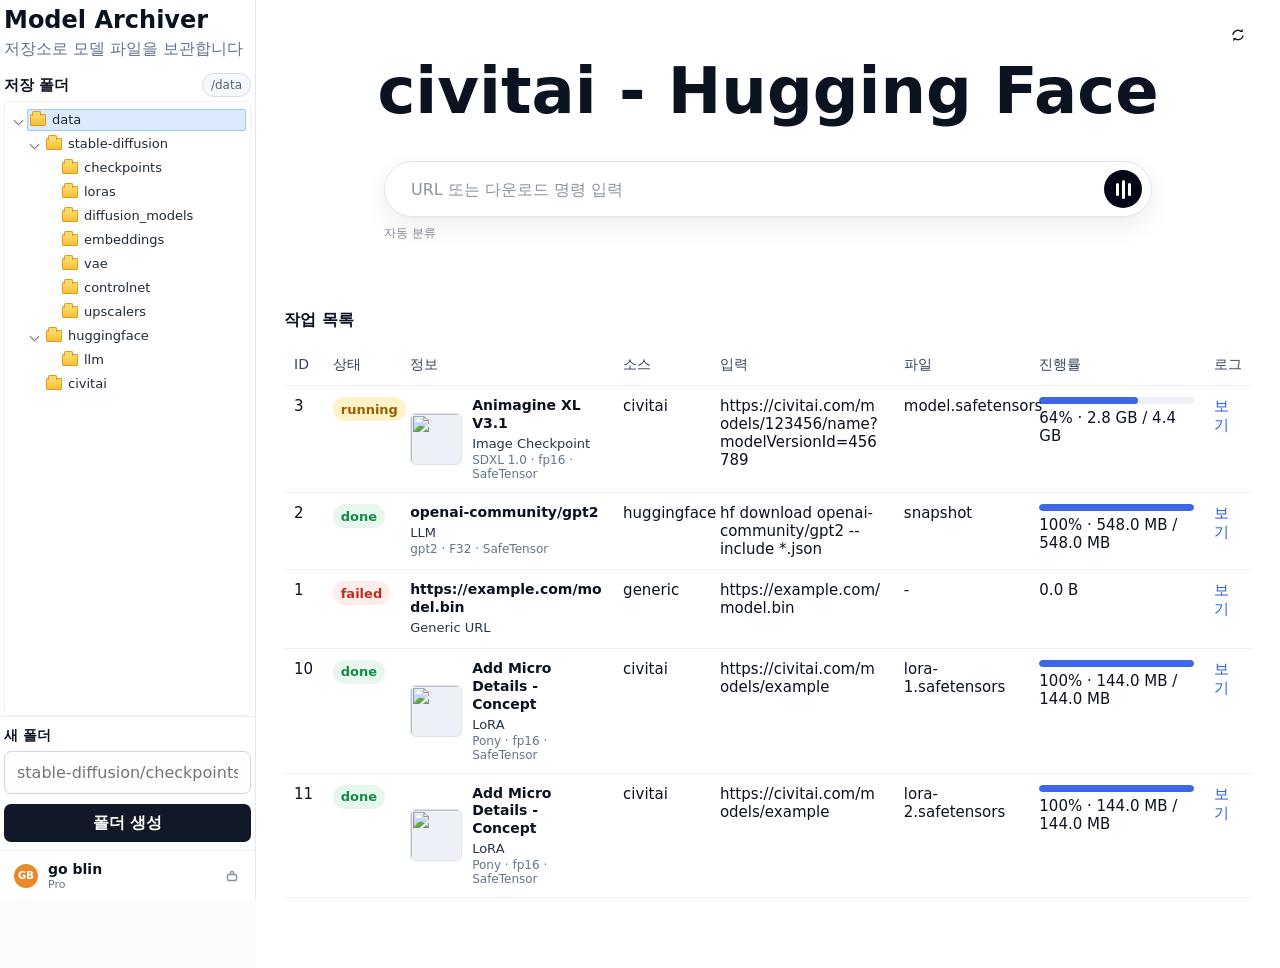
==== frontend-preview.html @ 225155b0 "Show saved API tokens in settings" ====
<!doctype html>
<html lang="ko">
<head>
  <meta charset="utf-8">
  <meta name="viewport" content="width=device-width, initial-scale=1">
  <title>NAS Model Archiver Preview</title>
  <link rel="stylesheet" href="app/static/style.css">
</head>
<body>
  <div class="app-frame">
    <aside class="sidebar mobile-panel" data-mobile-panel="folders">
      <button type="button" class="brand-button" id="home-button">
        <span class="brand-title">Model Archiver</span>
        <span class="brand-subtitle">저장소로 모델 파일을 보관합니다</span>
      </button>

      <section class="folder-section" aria-label="저장 폴더">
        <div class="sidebar-heading">
          <h2>저장 폴더</h2>
          <span class="path-badge">/data</span>
        </div>
        <div class="folder-tree">
          <ul>
            <li class="folder-node has-children expanded">
              <div class="folder-row">
                <button type="button" class="folder-toggle" aria-label="폴더 접기 또는 열기"></button>
                <button type="button" class="folder-picker selected" data-path="" data-name="data">
                  <span class="folder-icon" aria-hidden="true"></span>
                  <span class="folder-name">data</span>
                </button>
              </div>
              <ul class="folder-children">
                <li class="folder-node has-children expanded">
                  <div class="folder-row">
                    <button type="button" class="folder-toggle" aria-label="폴더 접기 또는 열기"></button>
                    <button type="button" class="folder-picker" data-path="stable-diffusion" data-name="stable-diffusion">
                      <span class="folder-icon" aria-hidden="true"></span>
                      <span class="folder-name">stable-diffusion</span>
                    </button>
                  </div>
                  <ul class="folder-children">
                    <li class="folder-node">
                      <div class="folder-row">
                        <span class="folder-toggle-spacer"></span>
                        <button type="button" class="folder-picker" data-path="stable-diffusion/checkpoints" data-name="checkpoints">
                          <span class="folder-icon" aria-hidden="true"></span>
                          <span class="folder-name">checkpoints</span>
                        </button>
                      </div>
                    </li>
                    <li class="folder-node">
                      <div class="folder-row">
                        <span class="folder-toggle-spacer"></span>
                        <button type="button" class="folder-picker" data-path="stable-diffusion/loras" data-name="loras">
                          <span class="folder-icon" aria-hidden="true"></span>
                          <span class="folder-name">loras</span>
                        </button>
                      </div>
                    </li>
                    <li class="folder-node">
                      <div class="folder-row">
                        <span class="folder-toggle-spacer"></span>
                        <button type="button" class="folder-picker" data-path="stable-diffusion/diffusion_models" data-name="diffusion_models">
                          <span class="folder-icon" aria-hidden="true"></span>
                          <span class="folder-name">diffusion_models</span>
                        </button>
                      </div>
                    </li>
                    <li class="folder-node">
                      <div class="folder-row">
                        <span class="folder-toggle-spacer"></span>
                        <button type="button" class="folder-picker" data-path="stable-diffusion/embeddings" data-name="embeddings">
                          <span class="folder-icon" aria-hidden="true"></span>
                          <span class="folder-name">embeddings</span>
                        </button>
                      </div>
                    </li>
                    <li class="folder-node">
                      <div class="folder-row">
                        <span class="folder-toggle-spacer"></span>
                        <button type="button" class="folder-picker" data-path="stable-diffusion/vae" data-name="vae">
                          <span class="folder-icon" aria-hidden="true"></span>
                          <span class="folder-name">vae</span>
                        </button>
                      </div>
                    </li>
                    <li class="folder-node">
                      <div class="folder-row">
                        <span class="folder-toggle-spacer"></span>
                        <button type="button" class="folder-picker" data-path="stable-diffusion/controlnet" data-name="controlnet">
                          <span class="folder-icon" aria-hidden="true"></span>
                          <span class="folder-name">controlnet</span>
                        </button>
                      </div>
                    </li>
                    <li class="folder-node">
                      <div class="folder-row">
                        <span class="folder-toggle-spacer"></span>
                        <button type="button" class="folder-picker" data-path="stable-diffusion/upscalers" data-name="upscalers">
                          <span class="folder-icon" aria-hidden="true"></span>
                          <span class="folder-name">upscalers</span>
                        </button>
                      </div>
                    </li>
                  </ul>
                </li>
                <li class="folder-node has-children expanded">
                  <div class="folder-row">
                    <button type="button" class="folder-toggle" aria-label="폴더 접기 또는 열기"></button>
                    <button type="button" class="folder-picker" data-path="huggingface" data-name="huggingface">
                      <span class="folder-icon" aria-hidden="true"></span>
                      <span class="folder-name">huggingface</span>
                    </button>
                  </div>
                  <ul class="folder-children">
                    <li class="folder-node">
                      <div class="folder-row">
                        <span class="folder-toggle-spacer"></span>
                        <button type="button" class="folder-picker" data-path="huggingface/llm" data-name="llm">
                          <span class="folder-icon" aria-hidden="true"></span>
                          <span class="folder-name">llm</span>
                        </button>
                      </div>
                    </li>
                  </ul>
                </li>
                <li class="folder-node">
                  <div class="folder-row">
                    <span class="folder-toggle-spacer"></span>
                    <button type="button" class="folder-picker" data-path="civitai" data-name="civitai">
                      <span class="folder-icon" aria-hidden="true"></span>
                      <span class="folder-name">civitai</span>
                    </button>
                  </div>
                </li>
              </ul>
            </li>
          </ul>
        </div>
      </section>

      <form class="new-folder-form" onsubmit="event.preventDefault()">
        <label for="folder_path">새 폴더</label>
        <input id="folder_path" name="folder_path" placeholder="stable-diffusion/checkpoints">
        <button type="submit">폴더 생성</button>
      </form>

      <button type="button" class="account-button" id="token-button" aria-haspopup="dialog" aria-controls="token-modal">
        <span class="avatar">GB</span>
        <span class="account-copy">
          <strong>go blin</strong>
          <small>Pro</small>
        </span>
        <span class="account-icon" aria-hidden="true">
          <svg viewBox="0 0 24 24" focusable="false">
            <path d="M9 7.5A2.5 2.5 0 0 1 11.5 5h1A2.5 2.5 0 0 1 15 7.5V9h1a3 3 0 0 1 3 3v3.5A3.5 3.5 0 0 1 15.5 19h-7A3.5 3.5 0 0 1 5 15.5V12a3 3 0 0 1 3-3h1V7.5Zm2 1.5h2V7.5a.5.5 0 0 0-.5-.5h-1a.5.5 0 0 0-.5.5V9Zm-3 2a1 1 0 0 0-1 1v3.5A1.5 1.5 0 0 0 8.5 17h7a1.5 1.5 0 0 0 1.5-1.5V12a1 1 0 0 0-1-1H8Z"/>
          </svg>
        </span>
      </button>
    </aside>

    <main class="content">
      <button type="button" class="refresh-corner" title="새로고침" aria-label="새로고침">
        <svg viewBox="0 0 24 24" focusable="false">
          <path d="M19.7 12.7a7.7 7.7 0 0 1-12.9 4.4l1.4-1.4a5.7 5.7 0 0 0 9.5-3.2h2Zm-15.4-1.4A7.7 7.7 0 0 1 17.2 6.9l-1.4 1.4a5.7 5.7 0 0 0-9.5 3.2h-2Z"/>
          <path d="M18.3 3.7V8h-4.3l4.3-4.3ZM5.7 20.3V16H10l-4.3 4.3Z"/>
        </svg>
      </button>

      <section class="hero mobile-panel is-mobile-panel-active" data-mobile-panel="download" aria-label="다운로드 입력">
        <h1>civitai - Hugging Face</h1>
        <form class="download-form" id="command-form" onsubmit="event.preventDefault()">
          <input id="target_subdir" name="target_subdir" type="hidden">
          <label class="sr-only" for="input_text">URL 또는 CLI 입력</label>
          <div class="download-bar">
            <input id="input_text" name="input_text" class="download-input" placeholder="URL 또는 다운로드 명령 입력" autocomplete="off">
            <button type="submit" class="submit-orb" title="다운로드 시작" aria-label="다운로드 시작">
              <span></span><span></span><span></span>
            </button>
          </div>
          <div class="selected-folder-line">
            <span id="selected-folder">자동 분류</span>
          </div>
        </form>
      </section>

      <section class="view active mobile-panel" id="home-view" data-mobile-panel="jobs" aria-label="작업 목록">
        <section class="jobs-section">
          <h2>작업 목록</h2>
          <div class="table-shell">
            <table class="jobs-table">
              <thead>
                <tr>
                  <th class="col-id">ID</th>
                  <th class="col-status">상태</th>
                  <th class="col-info">정보</th>
                  <th class="col-source">소스</th>
                  <th class="col-input">입력</th>
                  <th class="col-file">파일</th>
                  <th class="col-progress">진행률</th>
                  <th class="col-log">로그</th>
                </tr>
              </thead>
              <tbody id="jobs-body"></tbody>
            </table>
          </div>
        </section>
      </section>

      <section class="view mobile-panel" id="library-view" data-mobile-panel="library" aria-label="라이브러리">
        <section class="library-section">
          <div class="library-meta">
            <span id="library-path">/data</span>
            <span id="library-count">0개</span>
          </div>
          <div class="library-grid" id="library-grid"></div>
        </section>
      </section>
    </main>
  </div>

  <nav class="mobile-tabbar" aria-label="모바일 탭">
    <button type="button" class="active" data-mobile-tab="download">입력</button>
    <button type="button" data-mobile-tab="jobs">작업</button>
    <button type="button" data-mobile-tab="library">보관함</button>
    <button type="button" data-mobile-tab="folders">폴더</button>
    <button type="button" data-mobile-action="settings">설정</button>
  </nav>

  <section class="token-modal" id="token-modal" role="dialog" aria-modal="true" aria-labelledby="settings-title" hidden>
    <div class="settings-panel">
      <nav class="settings-nav" aria-label="설정 메뉴">
        <button type="button" class="settings-close" id="settings-close" aria-label="설정 닫기">
          <svg viewBox="0 0 24 24" focusable="false">
            <path d="m6.4 5 12.6 12.6-1.4 1.4L5 6.4 6.4 5Z"/>
            <path d="M17.6 5 19 6.4 6.4 19 5 17.6 17.6 5Z"/>
          </svg>
        </button>
        <button type="button" class="settings-nav-item active" data-settings-pane="settings-tokens">
          <span aria-hidden="true">
            <svg viewBox="0 0 24 24" focusable="false">
              <path d="M7.5 14a5.5 5.5 0 1 1 5-3.2l6.7 6.7V20H17v-2.2h-2.2v-2.2h-2.3A5.4 5.4 0 0 1 7.5 14Zm0-2a3.5 3.5 0 1 0 0-7 3.5 3.5 0 0 0 0 7Z"/>
            </svg>
          </span>
          API 토큰
        </button>
        <button type="button" class="settings-nav-item" data-settings-pane="settings-folders">
          <span aria-hidden="true">
            <svg viewBox="0 0 24 24" focusable="false">
              <path d="M3 6.5A2.5 2.5 0 0 1 5.5 4h4l2 2H18a3 3 0 0 1 3 3v8.5A2.5 2.5 0 0 1 18.5 20h-13A2.5 2.5 0 0 1 3 17.5v-11Zm2 1V17.5c0 .3.2.5.5.5h13c.3 0 .5-.2.5-.5V9a1 1 0 0 0-1-1h-7.3l-2-2H5.5c-.3 0-.5.2-.5.5Z"/>
            </svg>
          </span>
          폴더
        </button>
      </nav>

      <form class="settings-form" onsubmit="event.preventDefault()">
        <header class="settings-header">
          <div>
            <h2 id="settings-title">API 토큰</h2>
            <p id="settings-description">비워 두면 기존에 저장된 토큰을 유지합니다.</p>
          </div>
          <button type="submit" class="settings-save top-save">저장</button>
        </header>

        <div class="settings-content">
        <section class="settings-block settings-pane active" id="settings-tokens"
                 data-settings-title="API 토큰"
                 data-settings-description="비워 두면 기존에 저장된 토큰을 유지합니다.">
          <div class="settings-block-copy">
            <h3>API 토큰</h3>
            <p>비워 두면 기존에 저장된 토큰을 유지합니다.</p>
          </div>
          <div class="settings-grid two-cols">
            <label class="setting-field" for="hf_token">
              <span>Hugging Face Token</span>
              <input id="hf_token" name="hf_token" type="text" value="hf_saved_token_visible" placeholder="설정됨 · ui">
            </label>
            <label class="setting-field" for="civitai_token">
              <span>Civitai Token</span>
              <input id="civitai_token" name="civitai_token" type="text" value="civitai_saved_token_visible" placeholder="설정됨 · ui">
            </label>
          </div>
        </section>

        <section class="settings-block settings-pane" id="settings-folders"
                 data-settings-title="폴더 설정"
                 data-settings-description="모든 경로는 /data 기준입니다. 다운로드 정보에 따라 기본 저장 위치로 사용됩니다.">
          <div class="settings-block-copy">
            <h3>폴더 설정</h3>
            <p>모든 경로는 /data 기준입니다. 다운로드 정보에 따라 기본 저장 위치로 사용됩니다.</p>
          </div>

          <label class="setting-field compact" for="library_active">
            <span>활성 라이브러리</span>
            <select id="library_active" name="library_active">
              <option value="ComfyUI" selected>ComfyUI</option>
              <option value="Custom">Custom</option>
            </select>
          </label>

          <div class="settings-grid">
            <label class="setting-field" for="route_llm_root">
              <span>기본 LLM 루트</span>
              <input id="route_llm_root" name="route_llm_root" value="huggingface/llm" placeholder="huggingface/llm">
              <small>Hugging Face LLM, GGUF 계열의 기본 위치입니다.</small>
            </label>
            <label class="setting-field" for="route_lora_root">
              <span>기본 LoRA 루트</span>
              <input id="route_lora_root" name="route_lora_root" value="stable-diffusion/loras" placeholder="stable-diffusion/loras">
              <small>LoRA, LoCon 다운로드의 기본 위치입니다.</small>
            </label>
            <label class="setting-field" for="route_checkpoint_root">
              <span>기본 Checkpoint 루트</span>
              <input id="route_checkpoint_root" name="route_checkpoint_root" value="stable-diffusion/checkpoints" placeholder="stable-diffusion/checkpoints">
              <small>Civitai Checkpoint와 Hugging Face 이미지 모델의 기본 위치입니다.</small>
            </label>
            <label class="setting-field" for="route_diffusion_model_root">
              <span>기본 Diffusion Model 루트</span>
              <input id="route_diffusion_model_root" name="route_diffusion_model_root" value="stable-diffusion/diffusion_models" placeholder="stable-diffusion/diffusion_models">
              <small>UNET, Diffusion Model 파일의 기본 위치입니다.</small>
            </label>
            <label class="setting-field" for="route_embedding_root">
              <span>기본 Embedding 루트</span>
              <input id="route_embedding_root" name="route_embedding_root" value="stable-diffusion/embeddings" placeholder="stable-diffusion/embeddings">
              <small>Textual Inversion, 임베딩 모델의 기본 위치입니다.</small>
            </label>
            <label class="setting-field" for="route_vae_root">
              <span>기본 VAE 루트</span>
              <input id="route_vae_root" name="route_vae_root" value="stable-diffusion/vae" placeholder="stable-diffusion/vae">
            </label>
            <label class="setting-field" for="route_controlnet_root">
              <span>기본 ControlNet 루트</span>
              <input id="route_controlnet_root" name="route_controlnet_root" value="stable-diffusion/controlnet" placeholder="stable-diffusion/controlnet">
            </label>
            <label class="setting-field" for="route_upscaler_root">
              <span>기본 Upscaler 루트</span>
              <input id="route_upscaler_root" name="route_upscaler_root" value="stable-diffusion/upscalers" placeholder="stable-diffusion/upscalers">
            </label>
          </div>
        </section>
        </div>

        <footer class="settings-footer">
          <button type="button" class="settings-cancel" id="settings-cancel">취소</button>
          <button type="submit" class="settings-save">저장</button>
        </footer>
      </form>
    </div>
  </section>

  <div class="context-menu" id="context-menu" role="menu" hidden>
    <div class="context-menu-title" id="context-menu-title">/data</div>
    <button type="button" data-action="download" role="menuitem">다운로드</button>
    <button type="button" data-action="rename" role="menuitem">이름 변경</button>
    <button type="button" data-action="move" role="menuitem">이동</button>
    <button type="button" data-action="delete" role="menuitem" class="danger">삭제</button>
  </div>

  <section class="download-queue" id="download-queue" aria-live="polite" hidden>
    <div class="download-queue-head">
      <strong>다운로드 대기열</strong>
      <button type="button" id="download-queue-close" aria-label="다운로드 대기열 닫기">×</button>
    </div>
    <div class="download-queue-list" id="download-queue-list"></div>
  </section>

  <script>
    const sampleThumb = 'https://image.civitai.com/xG1nkqKTMzGDvpLrqFT7WA/b50708a9-a0a2-4a62-a688-cbd15abb65e4/width=450/8301359.jpeg';
    const currentJobs = [
      {
        id: 3,
        status: 'running',
        source: 'civitai',
        input_text: 'https://civitai.com/models/123456/name?modelVersionId=456789',
        filename: 'model.safetensors',
        progress_human: '2.8 GB',
        total_human: '4.4 GB',
        percent: 64,
        model_title: 'Animagine XL V3.1',
        model_category: 'Image Checkpoint',
        base_model: 'SDXL 1.0',
        precision: 'fp16',
        file_format: 'SafeTensor',
        thumbnail_url: sampleThumb,
        target_dir: '/data/stable-diffusion/checkpoints'
      },
      {
        id: 2,
        status: 'done',
        source: 'huggingface',
        input_text: 'hf download openai-community/gpt2 --include *.json',
        filename: 'snapshot',
        progress_human: '548.0 MB',
        total_human: '548.0 MB',
        percent: 100,
        model_title: 'openai-community/gpt2',
        model_category: 'LLM',
        base_model: 'gpt2',
        precision: 'F32',
        file_format: 'SafeTensor',
        thumbnail_url: '',
        target_dir: '/data/huggingface/llm/openai-community/gpt2'
      },
      {
        id: 1,
        status: 'failed',
        source: 'generic',
        input_text: 'https://example.com/model.bin',
        filename: '-',
        progress_human: '0.0 B',
        total_human: '',
        percent: null,
        model_title: 'https://example.com/model.bin',
        model_category: 'Generic URL',
        base_model: '',
        precision: '',
        file_format: '',
        thumbnail_url: '',
        target_dir: '/data'
      }
    ];

    for (let i = 0; i < 14; i += 1) {
      currentJobs.push({
        id: 10 + i,
        status: 'done',
        source: 'civitai',
        input_text: 'https://civitai.com/models/example',
        filename: `lora-${i + 1}.safetensors`,
        progress_human: '144.0 MB',
        total_human: '144.0 MB',
        percent: 100,
        model_title: 'Add Micro Details - Concept',
        model_category: 'LoRA',
        base_model: 'Pony',
        precision: 'fp16',
        file_format: 'SafeTensor',
        thumbnail_url: sampleThumb,
        target_dir: i % 2 === 0 ? '/data/stable-diffusion/loras' : '/data/civitai'
      });
    }

    const targetInput = document.getElementById('target_subdir');
    const selectedFolder = document.getElementById('selected-folder');
    const homeView = document.getElementById('home-view');
    const libraryView = document.getElementById('library-view');
    const libraryGrid = document.getElementById('library-grid');
    const libraryPath = document.getElementById('library-path');
    const libraryCount = document.getElementById('library-count');
    const tokenButton = document.getElementById('token-button');
    const tokenModal = document.getElementById('token-modal');
    const settingsClose = document.getElementById('settings-close');
    const settingsCancel = document.getElementById('settings-cancel');
    const settingsContent = document.querySelector('.settings-content');
    const settingsTitle = document.getElementById('settings-title');
    const settingsDescription = document.getElementById('settings-description');
    const settingsNavItems = document.querySelectorAll('.settings-nav-item');
    const settingsPanes = document.querySelectorAll('.settings-pane');
    const mobileTabs = document.querySelectorAll('[data-mobile-tab]');
    const mobilePanels = document.querySelectorAll('[data-mobile-panel]');
    const mobileSettingsButton = document.querySelector('[data-mobile-action="settings"]');
    const commandInput = document.getElementById('input_text');
    const contextMenu = document.getElementById('context-menu');
    const contextMenuTitle = document.getElementById('context-menu-title');
    const downloadQueuePanel = document.getElementById('download-queue');
    const downloadQueueList = document.getElementById('download-queue-list');
    const downloadQueueClose = document.getElementById('download-queue-close');
    let contextTarget = null;
    let downloadQueue = [];
    let downloadQueueId = 1;
    let activeLibraryPath = null;
    let activeMobileTab = 'download';

    document.getElementById('home-button').addEventListener('click', switchToHome);

    document.querySelectorAll('.folder-picker').forEach(button => {
      button.addEventListener('click', () => {
        const path = button.dataset.path || '';
        targetInput.value = path;
        selectedFolder.textContent = path ? `/data/${path}` : '/data';
        document.querySelectorAll('.folder-picker').forEach(item => item.classList.remove('selected'));
        button.classList.add('selected');
        switchToLibrary(path);
      });
      button.addEventListener('contextmenu', event => {
        event.preventDefault();
        event.stopPropagation();
        showContextMenu(event.clientX, event.clientY, {
          path: button.dataset.path || '',
          name: button.dataset.name || 'data',
        });
      });
    });

    document.querySelectorAll('.folder-toggle').forEach(button => {
      button.addEventListener('click', event => {
        event.stopPropagation();
        button.closest('.folder-node').classList.toggle('expanded');
      });
    });

    tokenButton.addEventListener('click', event => {
      event.stopPropagation();
      openSettingsModal();
    });

    tokenModal.addEventListener('click', event => {
      if (event.target === tokenModal) {
        closeSettingsModal();
      }
      event.stopPropagation();
    });
    settingsClose.addEventListener('click', closeSettingsModal);
    settingsCancel.addEventListener('click', closeSettingsModal);
    settingsNavItems.forEach(item => {
      item.addEventListener('click', () => {
        activateSettingsPane(item.dataset.settingsPane || 'settings-tokens');
      });
    });
    mobileTabs.forEach(button => {
      button.addEventListener('click', () => {
        activateMobileTab(button.dataset.mobileTab || 'download');
      });
    });
    mobileSettingsButton.addEventListener('click', event => {
      event.stopPropagation();
      openSettingsModal();
    });

    document.addEventListener('click', () => {
      closeSettingsModal();
      hideContextMenu();
    });
    document.addEventListener('keydown', event => {
      if (event.key === 'Escape') {
        closeSettingsModal();
        hideContextMenu();
      }
    });

    libraryGrid.addEventListener('contextmenu', event => {
      const card = event.target.closest('.asset-card');
      if (!card) return;
      event.preventDefault();
      event.stopPropagation();
      showContextMenu(event.clientX, event.clientY, {
        path: card.dataset.path || '',
        name: card.dataset.name || card.dataset.path || 'model',
      });
    });

    contextMenu.addEventListener('click', event => {
      const button = event.target.closest('button[data-action]');
      if (!button || button.disabled) return;
      handleContextAction(button.dataset.action);
    });
    downloadQueueClose.addEventListener('click', () => {
      downloadQueuePanel.hidden = true;
    });

    function switchToHome() {
      activeLibraryPath = null;
      targetInput.value = '';
      commandInput.value = '';
      commandInput.placeholder = 'URL 또는 다운로드 명령 입력';
      commandInput.setAttribute('aria-label', 'URL 또는 CLI 입력');
      selectedFolder.textContent = '자동 분류';
      document.querySelectorAll('.folder-picker').forEach(item => item.classList.remove('selected'));
      homeView.classList.add('active');
      libraryView.classList.remove('active');
      activateMobileTab('download');
    }

    function openSettingsModal() {
      tokenModal.hidden = false;
      document.body.classList.add('modal-open');
      if (settingsContent) {
        settingsContent.scrollTop = 0;
      }
      activateSettingsPane('settings-tokens');
      settingsClose.focus();
    }

    function closeSettingsModal() {
      if (tokenModal.hidden) return;
      tokenModal.hidden = true;
      document.body.classList.remove('modal-open');
    }

    function activateSettingsPane(targetId) {
      settingsPanes.forEach(pane => {
        pane.classList.toggle('active', pane.id === targetId);
      });
      settingsNavItems.forEach(item => {
        item.classList.toggle('active', item.dataset.settingsPane === targetId);
      });
      const activePane = document.getElementById(targetId);
      if (activePane) {
        settingsTitle.textContent = activePane.dataset.settingsTitle || '설정';
        settingsDescription.textContent = activePane.dataset.settingsDescription || '';
      }
      if (settingsContent) {
        settingsContent.scrollTop = 0;
      }
    }

    function switchToLibrary(path) {
      activeLibraryPath = path || '';
      commandInput.value = '';
      commandInput.placeholder = '이 폴더에 받을 URL 또는 다운로드 명령 입력';
      commandInput.setAttribute('aria-label', 'URL 또는 CLI 입력');
      homeView.classList.remove('active');
      libraryView.classList.add('active');
      renderLibrary();
      if (isMobileLayout()) {
        activateMobileTab('library');
      }
    }

    function activateMobileTab(tab) {
      activeMobileTab = tab;
      if (tab === 'library' && activeLibraryPath === null) {
        activeLibraryPath = '';
        renderLibrary();
      }
      mobileTabs.forEach(button => {
        button.classList.toggle('active', button.dataset.mobileTab === tab);
      });
      mobilePanels.forEach(panel => {
        panel.classList.toggle('is-mobile-panel-active', panel.dataset.mobilePanel === tab);
      });
    }

    function isMobileLayout() {
      return window.matchMedia('(max-width: 700px)').matches;
    }

    function renderJobs(jobs) {
      const body = document.getElementById('jobs-body');
      body.innerHTML = jobs.slice(0, 5).map(job => {
        const pct = job.percent !== null && job.percent !== undefined ? Number(job.percent) : null;
        const progress = pct !== null && Number.isFinite(pct)
          ? `<div class="progress"><div style="width:${pct}%"></div></div>${pct}% · ${escapeHtml(job.progress_human)} / ${escapeHtml(job.total_human)}`
          : escapeHtml(job.progress_human || '');
        return `<tr>
          <td data-label="ID">${job.id}</td>
          <td data-label="상태"><span class="status ${escapeHtml(job.status)}">${escapeHtml(job.status)}</span></td>
          <td data-label="정보">${renderModelInfo(job)}</td>
          <td data-label="소스">${escapeHtml(job.source || '-')}</td>
          <td data-label="입력" class="input-cell">${escapeHtml(job.input_text || '')}</td>
          <td data-label="파일">${escapeHtml(job.filename || '-')}</td>
          <td data-label="진행률">${progress}</td>
          <td data-label="로그"><a href="#">보기</a></td>
        </tr>`;
      }).join('');
    }

    function renderModelInfo(job) {
      const image = job.thumbnail_url ? `<img src="${escapeHtml(job.thumbnail_url)}" alt="">` : '';
      const details = [job.base_model, job.precision, job.file_format].filter(Boolean).map(escapeHtml).join(' · ');
      return `<div class="model-card ${job.thumbnail_url ? '' : 'no-thumb'}">
        ${image}
        <div>
          <strong>${escapeHtml(job.model_title || job.filename || job.input_text || '-')}</strong>
          <span>${escapeHtml(job.model_category || job.source || '-')}</span>
          <small>${details}</small>
        </div>
      </div>`;
    }

    function renderLibrary() {
      const folder = activeLibraryPath || '';
      const matches = currentJobs.filter(job => jobMatchesFolder(job, folder));
      libraryPath.textContent = folder ? `/data/${folder}` : '/data';
      libraryCount.textContent = `${matches.length}개`;
      if (!matches.length) {
        libraryGrid.innerHTML = '<div class="library-empty">이 폴더에 표시할 모델 카드가 없습니다.</div>';
        return;
      }
      libraryGrid.innerHTML = matches.map(job => {
        const title = job.model_title || job.filename || job.input_text || 'Model';
        const category = job.model_category || job.source || 'Model';
        const meta = [job.base_model, job.precision, job.file_format].filter(Boolean).join(' · ');
        const image = job.thumbnail_url
          ? `<img src="${escapeHtml(job.thumbnail_url)}" alt="">`
          : `<div class="asset-placeholder">${escapeHtml((category || 'AI').slice(0, 2).toUpperCase())}</div>`;
        const targetPath = normalizePath(job.target_dir || '');
        return `<article class="asset-card" data-path="${escapeHtml(targetPath)}" data-name="${escapeHtml(title)}">
          ${image}
          <div class="asset-topline">
            <span>${escapeHtml(shortSource(job.source))}</span>
            <span class="asset-dots" aria-hidden="true"></span>
          </div>
          <div class="asset-overlay">
            <strong>${escapeHtml(title)}</strong>
            <span>${escapeHtml(category)}</span>
            <small>${escapeHtml(meta)}</small>
          </div>
        </article>`;
      }).join('');
    }

    function jobMatchesFolder(job, folder) {
      if (!folder) return true;
      const target = normalizePath(job.target_dir || '');
      return target === folder || target.startsWith(`${folder}/`);
    }

    function normalizePath(value) {
      return String(value)
        .replace(/\\/g, '/')
        .replace(/^\/data\/?/, '')
        .replace(/^data\/?/, '')
        .replace(/^\/+|\/+$/g, '');
    }

    function showContextMenu(x, y, target) {
      contextTarget = target;
      const label = target.path ? `/data/${target.path}` : '/data';
      contextMenuTitle.textContent = label;
      contextMenu.hidden = false;
      const disabled = !target.path;
      contextMenu.querySelectorAll('button[data-action]').forEach(button => {
        button.disabled = disabled;
      });
      const rect = contextMenu.getBoundingClientRect();
      const left = Math.min(x, window.innerWidth - rect.width - 8);
      const top = Math.min(y, window.innerHeight - rect.height - 8);
      contextMenu.style.left = `${Math.max(8, left)}px`;
      contextMenu.style.top = `${Math.max(8, top)}px`;
    }

    function hideContextMenu() {
      contextMenu.hidden = true;
      contextTarget = null;
    }

    function handleContextAction(action) {
      if (!contextTarget || !contextTarget.path) return;
      if (action === 'download') {
        enqueueLocalDownload(contextTarget);
        hideContextMenu();
        return;
      }
      const label = `/data/${contextTarget.path}`;
      hideContextMenu();
      window.alert(`${label}\n\n실제 앱에서는 ${actionLabel(action)} 작업을 실행합니다.`);
    }

    function enqueueLocalDownload(target) {
      downloadQueue.push({
        id: downloadQueueId++,
        label: target.path ? `/data/${target.path}` : target.name,
        status: 'started',
        message: '브라우저 다운로드 시작',
      });
      renderDownloadQueue();
      setTimeout(() => {
        const item = downloadQueue[downloadQueue.length - 1];
        if (item) {
          item.status = 'done';
          item.message = '요청 완료';
          renderDownloadQueue();
        }
      }, 1200);
    }

    function renderDownloadQueue() {
      downloadQueuePanel.hidden = false;
      downloadQueueList.innerHTML = downloadQueue.map(item => `
        <div class="download-queue-item ${escapeHtml(item.status)}">
          <span>${escapeHtml(item.label)}</span>
          <small>${escapeHtml(item.message)}</small>
        </div>
      `).join('');
    }

    function actionLabel(action) {
      if (action === 'download') return '다운로드';
      if (action === 'rename') return '이름 변경';
      if (action === 'move') return '이동';
      if (action === 'delete') return '삭제';
      return '파일';
    }

    function shortSource(source) {
      if (source === 'huggingface') return 'HF';
      if (source === 'civitai') return 'NAI';
      return 'URL';
    }

    function escapeHtml(value) {
      return String(value).replace(/[&<>'"]/g, c => ({'&':'&amp;','<':'&lt;','>':'&gt;',"'":'&#39;','"':'&quot;'}[c]));
    }

    renderJobs(currentJobs);
  </script>
</body>
</html>
---- app/static/style.css ----
:root {
  --sidebar-width: 256px;
  --text: #0b1220;
  --muted: #64748b;
  --line: #e5e7eb;
  --soft-line: #edf1f7;
  --panel: #ffffff;
  --canvas: #fbfbfc;
  --blue: #3d66e8;
  --blue-soft: #dbeafe;
  --folder: #f5bf32;
  --folder-edge: #d99b22;
  --green: #138a47;
  --red: #ba2f22;
  --amber: #986000;
}

* {
  box-sizing: border-box;
}

html,
body {
  min-height: 100%;
}

body {
  margin: 0;
  color: var(--text);
  background: var(--canvas);
  font-family: "Segoe UI", system-ui, -apple-system, BlinkMacSystemFont, Arial, sans-serif;
}

button,
input,
select {
  font: inherit;
}

button {
  cursor: pointer;
}

svg {
  display: block;
  width: 18px;
  height: 18px;
  fill: currentColor;
}

a {
  color: #2458ef;
  text-decoration: none;
}

a:hover {
  text-decoration: underline;
}

.sr-only {
  position: absolute;
  width: 1px;
  height: 1px;
  padding: 0;
  overflow: hidden;
  clip: rect(0, 0, 0, 0);
  white-space: nowrap;
  border: 0;
}

.app-frame {
  display: grid;
  grid-template-columns: var(--sidebar-width) minmax(0, 1fr);
  min-height: 100dvh;
}

.sidebar {
  position: sticky;
  top: 0;
  align-self: start;
  display: flex;
  height: 100dvh;
  flex-direction: column;
  border-right: 1px solid var(--line);
  background: #ffffff;
}

.brand-button {
  display: block;
  width: 100%;
  border: 0;
  padding: 4px 4px 8px;
  color: var(--text);
  background: transparent;
  text-align: left;
}

.brand-button:hover {
  background: #f4f7fb;
}

.brand-title {
  display: block;
  font-size: 24px;
  font-weight: 800;
  line-height: 32px;
}

.brand-subtitle {
  display: block;
  margin-top: 1px;
  color: var(--muted);
  font-size: 16px;
  line-height: 24px;
}

.folder-section {
  display: flex;
  flex: 1 1 auto;
  flex-direction: column;
  min-height: 0;
  padding: 0 4px;
}

.sidebar-heading {
  display: flex;
  min-height: 32px;
  align-items: center;
  justify-content: space-between;
  gap: 8px;
}

.sidebar-heading h2 {
  margin: 0;
  font-size: 15px;
  font-weight: 700;
}

.path-badge {
  display: inline-flex;
  min-height: 24px;
  align-items: center;
  border: 1px solid #d7dde8;
  border-radius: 14px;
  padding: 2px 8px;
  color: #526173;
  background: #f6f8fb;
  font-size: 12px;
  line-height: 18px;
}

.folder-tree {
  flex: 1 1 auto;
  min-height: 260px;
  overflow: auto;
  border: 1px solid var(--soft-line);
  border-radius: 6px;
  padding: 5px 4px;
  background: #ffffff;
  font-size: 13px;
}

.folder-tree ul {
  margin: 0;
  padding-left: 16px;
  list-style: none;
}

.folder-tree > ul {
  padding-left: 0;
}

.folder-tree li {
  margin: 1px 0;
}

.folder-row {
  display: flex;
  min-height: 23px;
  align-items: center;
  white-space: nowrap;
}

.folder-toggle,
.folder-toggle-spacer {
  width: 18px;
  height: 22px;
  flex: 0 0 18px;
}

.folder-toggle {
  min-height: 22px;
  border: 0;
  border-radius: 2px;
  padding: 0;
  color: #6b7280;
  background: transparent;
}

.folder-toggle::before {
  content: "";
  display: block;
  width: 6px;
  height: 6px;
  margin: 8px auto;
  border-right: 1.5px solid currentColor;
  border-bottom: 1.5px solid currentColor;
  transform: rotate(-45deg);
}

.folder-node.expanded > .folder-row .folder-toggle::before {
  transform: rotate(45deg);
}

.folder-node:not(.expanded) > .folder-children {
  display: none;
}

.folder-toggle:hover {
  background: #eef2f7;
}

.folder-picker {
  display: inline-flex;
  width: 100%;
  min-width: 0;
  min-height: 22px;
  align-items: center;
  gap: 6px;
  border: 1px solid transparent;
  border-radius: 2px;
  padding: 1px 5px 1px 2px;
  color: #1f2937;
  background: transparent;
  font-size: 13px;
  font-weight: 400;
  line-height: 18px;
  text-align: left;
}

.folder-picker:hover {
  border-color: #d4e8ff;
  background: #eef6ff;
}

.folder-picker.selected {
  border-color: #9cc8ff;
  background: var(--blue-soft);
}

.folder-icon {
  position: relative;
  width: 16px;
  height: 12px;
  flex: 0 0 16px;
  margin-top: 1px;
  border: 1px solid var(--folder-edge);
  border-radius: 1px;
  background: linear-gradient(#ffd86a, var(--folder));
}

.folder-icon::before {
  content: "";
  position: absolute;
  top: -4px;
  left: 1px;
  width: 7px;
  height: 4px;
  border: 1px solid var(--folder-edge);
  border-bottom: 0;
  border-radius: 2px 2px 0 0;
  background: #ffd86a;
}

.folder-name {
  min-width: 0;
  overflow: hidden;
  text-overflow: ellipsis;
}

.new-folder-form {
  margin-top: auto;
  border-top: 1px solid var(--soft-line);
  padding: 10px 4px 8px;
}

.new-folder-form label {
  display: block;
  margin-bottom: 6px;
  font-size: 14px;
  font-weight: 700;
}

.new-folder-form input,
.settings-form input,
.settings-form select {
  width: 100%;
  min-height: 43px;
  border: 1px solid #cbd5e1;
  border-radius: 7px;
  padding: 10px 12px;
  color: #1f2937;
  background: #fbfdff;
  outline: 0;
}

.new-folder-form input:focus,
.settings-form input:focus,
.settings-form select:focus,
.download-input:focus {
  border-color: #5b7df0;
  box-shadow: 0 0 0 3px rgba(61, 102, 232, 0.12);
}

.new-folder-form button {
  width: 100%;
  min-height: 38px;
  margin-top: 10px;
  border: 0;
  border-radius: 7px;
  padding: 8px 12px;
  color: #ffffff;
  background: #111827;
  font-weight: 700;
}

.new-folder-form button:hover {
  background: #202938;
}

.token-modal {
  position: fixed;
  inset: 0;
  z-index: 100;
  display: flex;
  align-items: center;
  justify-content: center;
  padding: 28px;
  background: rgba(15, 23, 42, 0.48);
}

.token-modal[hidden] {
  display: none;
}

.modal-open {
  overflow: hidden;
}

.settings-panel {
  isolation: isolate;
  display: grid;
  grid-template-columns: 200px minmax(0, 1fr);
  width: min(860px, calc(100vw - 48px));
  height: min(780px, calc(100dvh - 48px));
  overflow: hidden;
  border: 1px solid #d7dde8;
  border-radius: 14px;
  background: #ffffff;
  box-shadow: 0 24px 70px rgba(15, 23, 42, 0.24);
}

.mobile-tabbar {
  display: none;
}

.settings-nav {
  min-height: 0;
  overflow: auto;
  border-right: 1px solid #edf1f7;
  padding: 14px 8px;
  background: #fbfcfe;
}

.settings-close {
  display: inline-flex;
  width: 36px;
  height: 36px;
  align-items: center;
  justify-content: center;
  border: 0;
  border-radius: 7px;
  color: #111827;
  background: transparent;
  margin-bottom: 16px;
}

.settings-close:hover,
.settings-nav-item:hover,
.settings-cancel:hover {
  background: #f1f5f9;
}

.settings-nav-item:hover {
  text-decoration: none;
}

.settings-nav-item {
  display: flex;
  width: 100%;
  min-height: 36px;
  align-items: center;
  gap: 9px;
  border: 0;
  border-radius: 7px;
  padding: 8px 10px;
  color: #111827;
  background: transparent;
  font-size: 14px;
  font-weight: 600;
  text-decoration: none;
  text-align: left;
}

.settings-nav-item + .settings-nav-item {
  margin-top: 4px;
}

.settings-nav-item.active {
  background: #eef2f7;
}

.settings-nav-item span {
  display: inline-flex;
  color: #334155;
}

.settings-form {
  display: grid;
  grid-template-rows: auto minmax(0, 1fr) auto;
  min-width: 0;
  min-height: 0;
  overflow: hidden;
}

.settings-header {
  display: flex;
  min-height: 76px;
  align-items: center;
  justify-content: space-between;
  gap: 18px;
  border-bottom: 1px solid #edf1f7;
  padding: 16px 30px;
  background: #ffffff;
}

.settings-header h2 {
  margin: 0;
  font-size: 20px;
  font-weight: 800;
  line-height: 26px;
}

.settings-header p,
.settings-block-copy p,
.setting-field small {
  margin: 4px 0 0;
  color: #64748b;
  font-size: 12px;
  line-height: 18px;
}

.settings-block {
  padding: 0;
}

.settings-block-copy {
  margin-bottom: 14px;
}

.settings-pane > .settings-block-copy {
  display: none;
}

.settings-block-copy h3 {
  margin: 0;
  font-size: 15px;
  font-weight: 800;
  line-height: 22px;
}

.settings-grid {
  display: grid;
  grid-template-columns: repeat(2, minmax(0, 1fr));
  gap: 14px 16px;
}

.settings-grid.two-cols {
  align-items: start;
}

.settings-content {
  min-height: 0;
  overflow: auto;
  overscroll-behavior: contain;
  padding: 22px 30px 24px;
}

.settings-pane {
  display: none;
}

.settings-pane.active {
  display: block;
}

.setting-field {
  display: grid;
  gap: 7px;
  min-width: 0;
}

.setting-field.compact {
  width: min(320px, 100%);
  margin-bottom: 16px;
}

.setting-field span {
  color: #1f2937;
  font-size: 13px;
  font-weight: 800;
}

.settings-form select {
  appearance: auto;
  background: #fbfdff;
}

.settings-footer {
  display: flex;
  justify-content: flex-end;
  gap: 8px;
  border-top: 1px solid #edf1f7;
  padding: 14px 30px 18px;
  background: #ffffff;
}

.settings-save,
.settings-cancel {
  min-height: 38px;
  border-radius: 7px;
  padding: 8px 15px;
  font-weight: 800;
}

.settings-save {
  border: 0;
  color: #ffffff;
  background: #111827;
}

.settings-save:hover {
  background: #202938;
}

.settings-cancel {
  border: 1px solid #d7dde8;
  color: #111827;
  background: #ffffff;
}

.account-button {
  display: flex;
  width: 100%;
  min-height: 50px;
  align-items: center;
  gap: 10px;
  border: 0;
  border-top: 1px solid var(--soft-line);
  padding: 7px 14px;
  color: var(--text);
  background: #ffffff;
  text-align: left;
}

.account-button:hover {
  background: #f8fafc;
}

.avatar {
  display: inline-flex;
  width: 24px;
  height: 24px;
  flex: 0 0 24px;
  align-items: center;
  justify-content: center;
  border-radius: 999px;
  color: #ffffff;
  background: #e8892b;
  font-size: 10px;
  font-weight: 800;
}

.account-copy {
  min-width: 0;
  flex: 1;
}

.account-copy strong,
.account-copy small {
  display: block;
  overflow: hidden;
  text-overflow: ellipsis;
  white-space: nowrap;
}

.account-copy strong {
  font-size: 14px;
  line-height: 18px;
}

.account-copy small {
  color: var(--muted);
  font-size: 11px;
  line-height: 14px;
}

.account-icon {
  color: #8a94a3;
}

.content {
  position: relative;
  min-width: 0;
  min-height: 100dvh;
  padding: 0 28px 70px;
  background: #ffffff;
}

.refresh-corner {
  position: absolute;
  top: 19px;
  right: 26px;
  display: inline-flex;
  width: 32px;
  height: 32px;
  align-items: center;
  justify-content: center;
  border: 0;
  border-radius: 50%;
  color: #111827;
  background: transparent;
}

.refresh-corner:hover {
  background: #f1f5f9;
}

.hero {
  display: flex;
  flex-direction: column;
  align-items: center;
  padding-top: 58px;
  text-align: center;
}

.hero h1 {
  margin: 0;
  font-size: 64px;
  font-weight: 900;
  line-height: 1.05;
  letter-spacing: 0;
}

.download-form {
  width: min(768px, 100%);
  margin-top: 36px;
}

.download-bar {
  display: flex;
  min-height: 56px;
  align-items: center;
  gap: 6px;
  border: 1px solid #e1e5ea;
  border-radius: 28px;
  padding: 0 9px 0 22px;
  background: #ffffff;
  box-shadow: 0 9px 24px rgba(15, 23, 42, 0.08);
}

.submit-orb {
  border: 0;
  flex: 0 0 auto;
}

.download-input {
  min-width: 0;
  flex: 1;
  min-height: 44px;
  border: 0;
  padding: 0 4px;
  color: #111827;
  background: transparent;
  font-size: 16px;
  outline: 0;
}

.download-input::placeholder {
  color: #8b949e;
}

.submit-orb {
  display: inline-flex;
  width: 38px;
  height: 38px;
  align-items: center;
  justify-content: center;
  gap: 3px;
  border-radius: 50%;
  background: #020617;
}

.submit-orb:hover {
  background: #111827;
}

.submit-orb span {
  display: block;
  width: 3px;
  border-radius: 2px;
  background: #ffffff;
}

.submit-orb span:nth-child(1) {
  height: 13px;
}

.submit-orb span:nth-child(2) {
  height: 19px;
}

.submit-orb span:nth-child(3) {
  height: 13px;
}

.selected-folder-line {
  min-height: 21px;
  margin-top: 8px;
  color: #7d8794;
  font-size: 12px;
  text-align: left;
}

.view {
  display: none;
}

.view.active {
  display: block;
}

.jobs-section {
  width: min(1070px, 100%);
  margin: 64px auto 0;
}

.jobs-section h2 {
  margin: 0 0 14px;
  font-size: 16px;
  font-weight: 800;
}

.table-shell {
  overflow: auto;
}

.jobs-table {
  width: 100%;
  min-width: 860px;
  border-collapse: collapse;
  table-layout: fixed;
}

.jobs-table th,
.jobs-table td {
  border-bottom: 1px solid #edf0f4;
  padding: 11px 10px;
  text-align: left;
  vertical-align: top;
  font-size: 15px;
}

.jobs-table th {
  color: #34435a;
  font-size: 14px;
  font-weight: 500;
}

.col-id {
  width: 4%;
}

.col-status {
  width: 8%;
}

.col-info {
  width: 22%;
}

.col-source {
  width: 10%;
}

.col-input {
  width: 19%;
}

.col-file {
  width: 14%;
}

.col-progress {
  width: 18%;
}

.col-log {
  width: 5%;
}

.input-cell {
  overflow-wrap: anywhere;
}

.model-card {
  display: grid;
  grid-template-columns: 52px minmax(0, 1fr);
  gap: 10px;
  min-width: 0;
  align-items: center;
}

.model-card.no-thumb {
  grid-template-columns: minmax(0, 1fr);
}

.model-card img {
  width: 52px;
  height: 52px;
  border: 1px solid #dbe3ee;
  border-radius: 6px;
  object-fit: cover;
  background: #edf1f7;
}

.model-card strong,
.model-card span,
.model-card small {
  display: block;
  min-width: 0;
  overflow-wrap: anywhere;
}

.model-card strong {
  font-size: 14px;
  font-weight: 800;
  line-height: 1.28;
}

.model-card span {
  margin-top: 3px;
  color: #263545;
  font-size: 13px;
}

.model-card small {
  margin-top: 2px;
  color: #64748b;
  font-size: 12px;
}

.status {
  display: inline-flex;
  min-height: 24px;
  align-items: center;
  border-radius: 999px;
  padding: 2px 8px;
  background: #eef2f7;
  color: #475569;
  font-size: 13px;
  font-weight: 800;
}

.status.done {
  color: var(--green);
  background: #e7f7ed;
}

.status.failed {
  color: var(--red);
  background: #fdecea;
}

.status.running {
  color: var(--amber);
  background: #fff1c8;
}

.status.queued {
  color: #475569;
  background: #edf2f7;
}

.progress {
  width: 180px;
  max-width: 100%;
  height: 7px;
  margin-bottom: 5px;
  overflow: hidden;
  border-radius: 999px;
  background: #edf1f7;
}

.progress > div {
  height: 100%;
  border-radius: inherit;
  background: var(--blue);
}

.empty-row {
  height: 120px;
  color: var(--muted);
  text-align: center;
}

.library-section {
  width: min(1180px, 100%);
  margin: 39px auto 0;
}

.library-meta {
  display: flex;
  min-height: 24px;
  align-items: center;
  justify-content: space-between;
  gap: 12px;
  margin-bottom: 13px;
  color: #64748b;
  font-size: 13px;
}

.library-grid {
  display: grid;
  grid-template-columns: repeat(auto-fill, minmax(168px, 1fr));
  gap: 26px 22px;
  align-items: start;
}

.asset-card {
  position: relative;
  overflow: hidden;
  min-height: 238px;
  border-radius: 7px;
  background: #111827;
  box-shadow: 0 12px 26px rgba(15, 23, 42, 0.14);
}

.asset-card img,
.asset-placeholder {
  display: block;
  width: 100%;
  aspect-ratio: 3 / 4;
  object-fit: cover;
}

.asset-placeholder {
  display: flex;
  align-items: center;
  justify-content: center;
  color: #ffffff;
  background: linear-gradient(135deg, #202938, #4b5563);
  font-size: 34px;
  font-weight: 900;
}

.asset-topline {
  position: absolute;
  top: 8px;
  right: 8px;
  left: 8px;
  display: flex;
  align-items: center;
  justify-content: space-between;
  color: #ffffff;
  font-size: 10px;
  font-weight: 800;
}

.asset-topline span:first-child {
  border-radius: 3px;
  padding: 2px 5px;
  background: rgba(0, 0, 0, 0.48);
}

.asset-dots,
.asset-dots::before,
.asset-dots::after {
  display: block;
  width: 4px;
  height: 4px;
  border-radius: 50%;
  background: rgba(255, 255, 255, 0.9);
}

.asset-dots {
  position: relative;
}

.asset-dots::before,
.asset-dots::after {
  content: "";
  position: absolute;
  top: 0;
}

.asset-dots::before {
  left: -8px;
}

.asset-dots::after {
  right: -8px;
}

.asset-overlay {
  position: absolute;
  right: 0;
  bottom: 0;
  left: 0;
  padding: 38px 10px 10px;
  color: #ffffff;
  background: linear-gradient(transparent, rgba(0, 0, 0, 0.82));
  text-align: left;
}

.asset-overlay strong,
.asset-overlay span,
.asset-overlay small {
  display: block;
  overflow: hidden;
  text-overflow: ellipsis;
}

.asset-overlay strong {
  font-size: 12px;
  font-weight: 900;
  line-height: 1.28;
}

.asset-overlay span {
  margin-top: 3px;
  font-size: 11px;
  font-weight: 700;
}

.asset-overlay small {
  margin-top: 4px;
  color: rgba(255, 255, 255, 0.78);
  font-size: 10px;
  white-space: nowrap;
}

.library-empty {
  grid-column: 1 / -1;
  display: flex;
  min-height: 240px;
  align-items: center;
  justify-content: center;
  border: 1px dashed #cbd5e1;
  border-radius: 8px;
  color: #64748b;
  background: #f8fafc;
  font-size: 14px;
}

.context-menu {
  position: fixed;
  z-index: 80;
  width: 178px;
  overflow: hidden;
  border: 1px solid #d8dee8;
  border-radius: 7px;
  padding: 5px;
  background: #ffffff;
  box-shadow: 0 18px 40px rgba(15, 23, 42, 0.18);
}

.context-menu[hidden] {
  display: none;
}

.context-menu-title {
  overflow: hidden;
  border-bottom: 1px solid #eef2f7;
  padding: 6px 8px 7px;
  color: #64748b;
  font-size: 12px;
  text-overflow: ellipsis;
  white-space: nowrap;
}

.context-menu button {
  display: block;
  width: 100%;
  min-height: 30px;
  border: 0;
  border-radius: 4px;
  padding: 6px 8px;
  color: #111827;
  background: transparent;
  font-size: 13px;
  text-align: left;
}

.context-menu button:hover {
  background: #eef6ff;
}

.context-menu button.danger {
  color: #b42318;
}

.context-menu button:disabled {
  color: #a3adba;
  cursor: default;
}

.context-menu button:disabled:hover {
  background: transparent;
}

.download-queue {
  position: fixed;
  right: 18px;
  bottom: 18px;
  z-index: 70;
  width: min(360px, calc(100vw - 28px));
  overflow: hidden;
  border: 1px solid #d8dee8;
  border-radius: 8px;
  background: #ffffff;
  box-shadow: 0 18px 42px rgba(15, 23, 42, 0.18);
}

.download-queue[hidden] {
  display: none;
}

.download-queue-head {
  display: flex;
  min-height: 40px;
  align-items: center;
  justify-content: space-between;
  gap: 10px;
  border-bottom: 1px solid #eef2f7;
  padding: 9px 10px;
}

.download-queue-head strong {
  font-size: 13px;
  font-weight: 800;
}

.download-queue-head button {
  display: inline-flex;
  width: 26px;
  height: 26px;
  align-items: center;
  justify-content: center;
  border: 0;
  border-radius: 4px;
  color: #64748b;
  background: transparent;
  font-size: 20px;
  line-height: 1;
}

.download-queue-head button:hover {
  background: #f1f5f9;
}

.download-queue-list {
  max-height: 260px;
  overflow: auto;
  padding: 6px;
}

.download-queue-item {
  display: grid;
  gap: 3px;
  border-left: 3px solid #cbd5e1;
  border-radius: 5px;
  padding: 8px 9px;
}

.download-queue-item + .download-queue-item {
  margin-top: 5px;
}

.download-queue-item span {
  overflow: hidden;
  color: #111827;
  font-size: 13px;
  font-weight: 700;
  text-overflow: ellipsis;
  white-space: nowrap;
}

.download-queue-item small {
  color: #64748b;
  font-size: 12px;
}

.download-queue-item.preparing,
.download-queue-item.started {
  border-left-color: var(--blue);
  background: #f7faff;
}

.download-queue-item.done {
  border-left-color: var(--green);
  background: #f7fcf9;
}

.download-queue-item.failed {
  border-left-color: var(--red);
  background: #fff8f7;
}

@media (max-width: 1040px) {
  .app-frame {
    grid-template-columns: 1fr;
  }

  .sidebar {
    position: relative;
    height: auto;
    min-height: auto;
    border-right: 0;
    border-bottom: 1px solid var(--line);
  }

  .folder-tree {
    flex: initial;
    min-height: 190px;
    height: 190px;
  }

  .new-folder-form {
    margin-top: 8px;
  }

  .hero h1 {
    font-size: 44px;
  }
}

@media (max-width: 700px) {
  .app-frame {
    display: block;
  }

  .content {
    min-height: auto;
    padding: 0 12px 88px;
  }

  .mobile-tabbar {
    position: fixed;
    right: 0;
    bottom: 0;
    left: 0;
    z-index: 90;
    display: grid;
    grid-template-columns: repeat(5, minmax(0, 1fr));
    gap: 2px;
    border-top: 1px solid #dce3ee;
    padding: 6px 7px calc(6px + env(safe-area-inset-bottom));
    background: #ffffff;
    box-shadow: 0 -10px 28px rgba(15, 23, 42, 0.13);
  }

  .mobile-tabbar button {
    min-width: 0;
    min-height: 42px;
    border: 0;
    border-radius: 8px;
    color: #475569;
    background: transparent;
    font-size: 12px;
    font-weight: 800;
  }

  .mobile-tabbar button.active {
    color: #111827;
    background: #eef2f7;
  }

  .mobile-tabbar button[data-mobile-action="settings"] {
    color: #111827;
  }

  .mobile-panel {
    display: none !important;
  }

  .mobile-panel.is-mobile-panel-active {
    display: block !important;
  }

  .hero.mobile-panel.is-mobile-panel-active,
  .sidebar.mobile-panel.is-mobile-panel-active {
    display: flex !important;
  }

  .sidebar {
    width: auto;
    margin: 58px 12px 88px;
    overflow: hidden;
    border: 1px solid var(--line);
    border-radius: 10px;
    background: #ffffff;
  }

  .brand-button {
    padding: 10px 12px 8px;
  }

  .brand-title {
    font-size: 19px;
    line-height: 24px;
  }

  .brand-subtitle {
    font-size: 12px;
    line-height: 17px;
  }

  .folder-section {
    padding: 0 10px 10px;
  }

  .folder-tree {
    height: 176px;
    min-height: 176px;
  }

  .new-folder-form {
    padding: 10px;
  }

  .account-button {
    display: none;
  }

  .refresh-corner {
    top: 12px;
    right: 12px;
  }

  .hero {
    align-items: stretch;
    padding-top: 58px;
    text-align: left;
  }

  .hero h1 {
    padding-right: 38px;
    font-size: 30px;
    line-height: 1.08;
  }

  .download-form {
    width: 100%;
    margin-top: 18px;
  }

  .token-modal {
    align-items: stretch;
    padding: 10px;
  }

  .settings-panel {
    grid-template-rows: auto minmax(0, 1fr);
    grid-template-columns: 1fr;
    width: 100%;
    height: calc(100dvh - 20px);
    max-height: calc(100dvh - 20px);
  }

  .settings-nav {
    display: flex;
    align-items: center;
    gap: 5px;
    overflow-x: auto;
    border-right: 0;
    border-bottom: 1px solid #edf1f7;
    padding: 8px;
  }

  .settings-close {
    flex: 0 0 36px;
    margin: 0 4px 0 0;
  }

  .settings-nav-item {
    width: auto;
    flex: 0 0 auto;
  }

  .settings-header {
    padding-right: 16px;
    padding-left: 16px;
  }

  .settings-content {
    padding-right: 16px;
    padding-left: 16px;
  }

  .settings-footer {
    padding-right: 16px;
    padding-left: 16px;
  }

  .settings-header {
    min-height: 68px;
  }

  .settings-header p {
    display: none;
  }

  .top-save {
    display: none;
  }

  .settings-grid {
    grid-template-columns: 1fr;
  }

  .settings-footer {
    gap: 10px;
  }

  .settings-save,
  .settings-cancel {
    flex: 1;
  }

  .download-bar {
    min-height: 52px;
    gap: 6px;
    border-radius: 14px;
    padding-right: 7px;
    padding-left: 16px;
  }

  .download-input {
    font-size: 15px;
  }

  .selected-folder-line {
    padding-left: 3px;
  }

  .jobs-section {
    margin-top: 34px;
  }

  .table-shell {
    overflow: visible;
  }

  .jobs-table {
    min-width: 0;
    border-collapse: separate;
    border-spacing: 0 10px;
  }

  .jobs-table thead {
    display: none;
  }

  .jobs-table tbody,
  .jobs-table tr,
  .jobs-table td {
    display: block;
    width: 100%;
  }

  .jobs-table tr {
    overflow: hidden;
    border: 1px solid #e3e8ef;
    border-radius: 10px;
    background: #ffffff;
    box-shadow: 0 8px 22px rgba(15, 23, 42, 0.07);
  }

  .jobs-table td {
    display: grid;
    grid-template-columns: 74px minmax(0, 1fr);
    gap: 10px;
    align-items: start;
    border-bottom: 0;
    padding: 8px 10px;
    font-size: 13px;
  }

  .jobs-table td::before {
    content: attr(data-label);
    color: #64748b;
    font-size: 12px;
    font-weight: 800;
    line-height: 20px;
  }

  .jobs-table td:first-child {
    padding-top: 12px;
  }

  .jobs-table td:last-child {
    padding-bottom: 12px;
  }

  .jobs-table td[data-label="정보"] {
    grid-template-columns: 1fr;
    gap: 6px;
  }

  .jobs-table td[data-label="정보"]::before {
    line-height: 16px;
  }

  .jobs-table .empty-row {
    display: flex;
    min-height: 120px;
    align-items: center;
    justify-content: center;
    border: 1px dashed #cbd5e1;
    border-radius: 10px;
  }

  .jobs-table .empty-row::before {
    content: none;
  }

  .model-card {
    grid-template-columns: 46px minmax(0, 1fr);
  }

  .model-card img {
    width: 46px;
    height: 46px;
  }

  .progress {
    width: 100%;
  }

  .library-section {
    margin-top: 28px;
  }

  .library-grid {
    grid-template-columns: repeat(auto-fill, minmax(140px, 1fr));
    gap: 16px;
  }

  .asset-card {
    min-height: 198px;
  }

  .context-menu {
    width: min(240px, calc(100vw - 20px));
  }

  .context-menu button {
    min-height: 42px;
  }

  .download-queue {
    right: 10px;
    bottom: 66px;
    width: calc(100vw - 20px);
  }
}
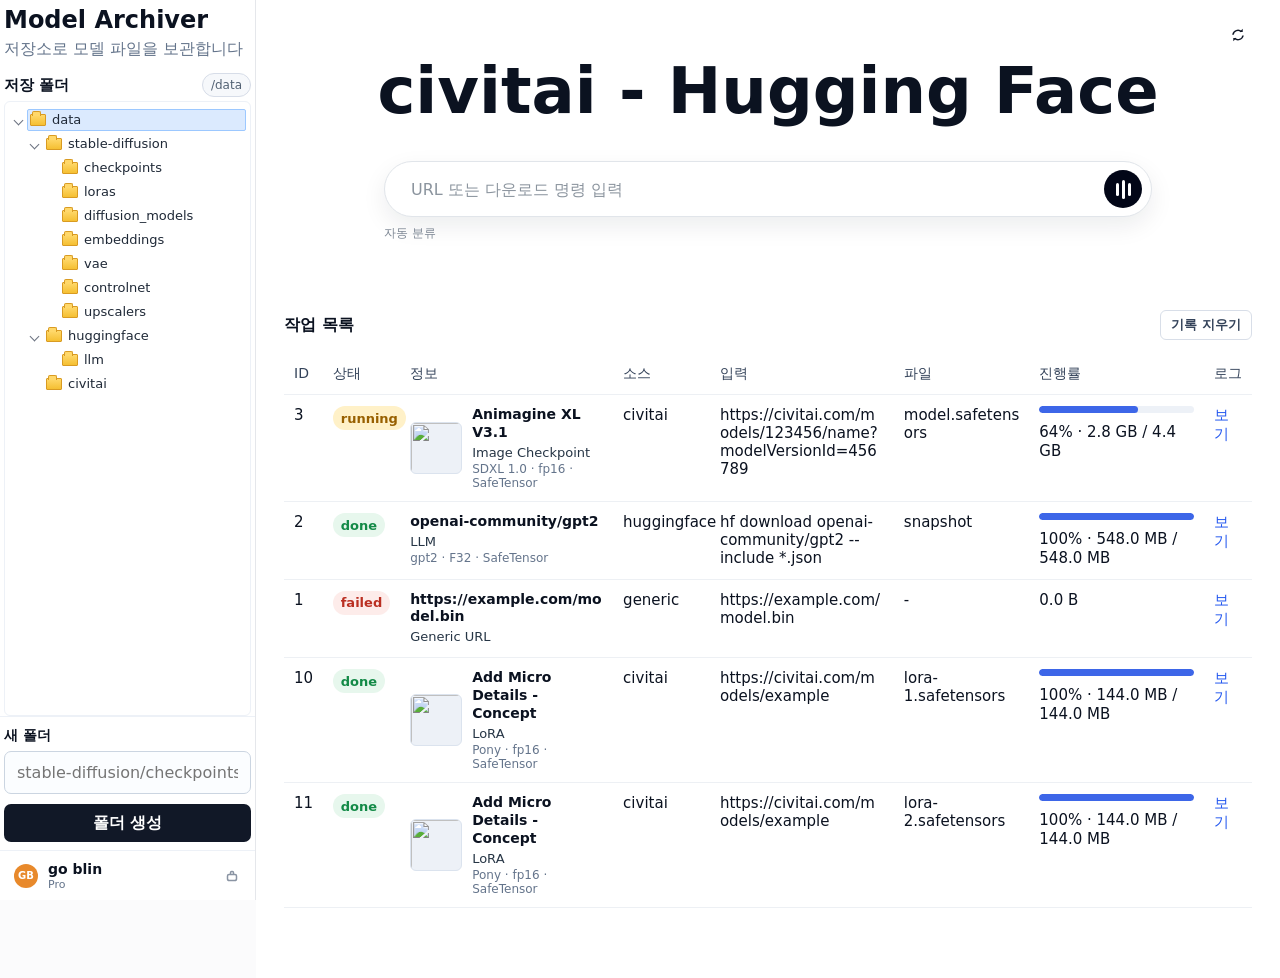
==== commit b07e0557: "Add asset properties and clear job history" ====
--- a/frontend-preview.html
+++ b/frontend-preview.html
@@ -186,7 +186,10 @@
 
       <section class="view active mobile-panel" id="home-view" data-mobile-panel="jobs" aria-label="작업 목록">
         <section class="jobs-section">
-          <h2>작업 목록</h2>
+          <div class="jobs-heading">
+            <h2>작업 목록</h2>
+            <button type="button" class="clear-history-button" id="clear-jobs-button">기록 지우기</button>
+          </div>
           <div class="table-shell">
             <table class="jobs-table">
               <thead>
@@ -351,6 +354,7 @@
 
   <div class="context-menu" id="context-menu" role="menu" hidden>
     <div class="context-menu-title" id="context-menu-title">/data</div>
+    <button type="button" data-action="properties" role="menuitem">속성</button>
     <button type="button" data-action="download" role="menuitem">다운로드</button>
     <button type="button" data-action="rename" role="menuitem">이름 변경</button>
     <button type="button" data-action="move" role="menuitem">이동</button>
@@ -363,6 +367,19 @@
       <button type="button" id="download-queue-close" aria-label="다운로드 대기열 닫기">×</button>
     </div>
     <div class="download-queue-list" id="download-queue-list"></div>
+  </section>
+
+  <section class="properties-modal" id="properties-modal" role="dialog" aria-modal="true" aria-labelledby="properties-title" hidden>
+    <div class="properties-panel">
+      <header class="properties-head">
+        <div>
+          <h2 id="properties-title">속성</h2>
+          <p id="properties-path">/data</p>
+        </div>
+        <button type="button" id="properties-close" aria-label="속성 닫기">×</button>
+      </header>
+      <dl class="properties-list" id="properties-list"></dl>
+    </div>
   </section>
 
   <script>
@@ -466,6 +483,12 @@
     const downloadQueuePanel = document.getElementById('download-queue');
     const downloadQueueList = document.getElementById('download-queue-list');
     const downloadQueueClose = document.getElementById('download-queue-close');
+    const clearJobsButton = document.getElementById('clear-jobs-button');
+    const propertiesModal = document.getElementById('properties-modal');
+    const propertiesClose = document.getElementById('properties-close');
+    const propertiesTitle = document.getElementById('properties-title');
+    const propertiesPath = document.getElementById('properties-path');
+    const propertiesList = document.getElementById('properties-list');
     let contextTarget = null;
     let downloadQueue = [];
     let downloadQueueId = 1;
@@ -530,13 +553,21 @@
 
     document.addEventListener('click', () => {
       closeSettingsModal();
+      closePropertiesModal();
       hideContextMenu();
     });
     document.addEventListener('keydown', event => {
       if (event.key === 'Escape') {
         closeSettingsModal();
+        closePropertiesModal();
         hideContextMenu();
       }
+    });
+    clearJobsButton.addEventListener('click', clearJobHistory);
+    propertiesClose.addEventListener('click', closePropertiesModal);
+    propertiesModal.addEventListener('click', event => {
+      if (event.target === propertiesModal) closePropertiesModal();
+      event.stopPropagation();
     });
 
     libraryGrid.addEventListener('contextmenu', event => {
@@ -551,6 +582,7 @@
     });
 
     contextMenu.addEventListener('click', event => {
+      event.stopPropagation();
       const button = event.target.closest('button[data-action]');
       if (!button || button.disabled) return;
       handleContextAction(button.dataset.action);
@@ -641,16 +673,16 @@
       body.innerHTML = jobs.slice(0, 5).map(job => {
         const pct = job.percent !== null && job.percent !== undefined ? Number(job.percent) : null;
         const progress = pct !== null && Number.isFinite(pct)
-          ? `<div class="progress"><div style="width:${pct}%"></div></div>${pct}% · ${escapeHtml(job.progress_human)} / ${escapeHtml(job.total_human)}`
-          : escapeHtml(job.progress_human || '');
+          ? `<div class="progress"><div style="width:${pct}%"></div></div><span>${pct}% · ${escapeHtml(job.progress_human)} / ${escapeHtml(job.total_human)}</span>`
+          : `<span>${escapeHtml(job.progress_human || '')}</span>`;
         return `<tr>
           <td data-label="ID">${job.id}</td>
           <td data-label="상태"><span class="status ${escapeHtml(job.status)}">${escapeHtml(job.status)}</span></td>
           <td data-label="정보">${renderModelInfo(job)}</td>
           <td data-label="소스">${escapeHtml(job.source || '-')}</td>
           <td data-label="입력" class="input-cell">${escapeHtml(job.input_text || '')}</td>
-          <td data-label="파일">${escapeHtml(job.filename || '-')}</td>
-          <td data-label="진행률">${progress}</td>
+          <td data-label="파일" class="file-cell">${escapeHtml(job.filename || '-')}</td>
+          <td data-label="진행률" class="progress-cell"><div class="progress-readout">${progress}</div></td>
           <td data-label="로그"><a href="#">보기</a></td>
         </tr>`;
       }).join('');
@@ -738,6 +770,11 @@
 
     function handleContextAction(action) {
       if (!contextTarget || !contextTarget.path) return;
+      if (action === 'properties') {
+        showPreviewProperties(contextTarget);
+        hideContextMenu();
+        return;
+      }
       if (action === 'download') {
         enqueueLocalDownload(contextTarget);
         hideContextMenu();
@@ -746,6 +783,36 @@
       const label = `/data/${contextTarget.path}`;
       hideContextMenu();
       window.alert(`${label}\n\n실제 앱에서는 ${actionLabel(action)} 작업을 실행합니다.`);
+    }
+
+    function clearJobHistory() {
+      for (let index = currentJobs.length - 1; index >= 0; index -= 1) {
+        if (!['queued', 'running'].includes(currentJobs[index].status)) {
+          currentJobs.splice(index, 1);
+        }
+      }
+      renderJobs(currentJobs);
+      renderLibrary();
+    }
+
+    function showPreviewProperties(target) {
+      propertiesTitle.textContent = target.name || '속성';
+      propertiesPath.textContent = target.path ? `/data/${target.path}` : '/data';
+      propertiesList.innerHTML = `
+        <div class="properties-row"><dt>종류</dt><dd>폴더</dd></div>
+        <div class="properties-row"><dt>용량</dt><dd>548.0 MB</dd></div>
+        <div class="properties-row"><dt>확장자</dt><dd>.json, .safetensors</dd></div>
+        <div class="properties-row"><dt>날짜</dt><dd>${escapeHtml(new Date().toLocaleString())}</dd></div>
+        <div class="properties-row"><dt>URL</dt><dd><a href="https://huggingface.co/openai-community/gpt2" target="_blank" rel="noopener">https://huggingface.co/openai-community/gpt2</a></dd></div>
+      `;
+      propertiesModal.hidden = false;
+      document.body.classList.add('modal-open');
+    }
+
+    function closePropertiesModal() {
+      if (propertiesModal.hidden) return;
+      propertiesModal.hidden = true;
+      document.body.classList.remove('modal-open');
     }
 
     function enqueueLocalDownload(target) {
@@ -778,6 +845,7 @@
 
     function actionLabel(action) {
       if (action === 'download') return '다운로드';
+      if (action === 'properties') return '속성';
       if (action === 'rename') return '이름 변경';
       if (action === 'move') return '이동';
       if (action === 'delete') return '삭제';
--- a/app/static/style.css
+++ b/app/static/style.css
@@ -755,10 +755,33 @@
   margin: 64px auto 0;
 }
 
+.jobs-heading {
+  display: flex;
+  align-items: center;
+  justify-content: space-between;
+  gap: 14px;
+  margin: 0 0 14px;
+}
+
 .jobs-section h2 {
-  margin: 0 0 14px;
+  margin: 0;
   font-size: 16px;
   font-weight: 800;
+}
+
+.clear-history-button {
+  min-height: 30px;
+  border: 1px solid #d8dee8;
+  border-radius: 6px;
+  padding: 5px 10px;
+  color: #34435a;
+  background: #ffffff;
+  font-size: 13px;
+  font-weight: 800;
+}
+
+.clear-history-button:hover {
+  background: #f8fafc;
 }
 
 .table-shell {
@@ -823,6 +846,13 @@
   overflow-wrap: anywhere;
 }
 
+.file-cell,
+.progress-cell {
+  min-width: 0;
+  overflow-wrap: anywhere;
+  word-break: break-word;
+}
+
 .model-card {
   display: grid;
   grid-template-columns: 52px minmax(0, 1fr);
@@ -903,13 +933,27 @@
 }
 
 .progress {
-  width: 180px;
-  max-width: 100%;
+  width: 100%;
   height: 7px;
   margin-bottom: 5px;
   overflow: hidden;
   border-radius: 999px;
   background: #edf1f7;
+}
+
+.progress-readout {
+  display: grid;
+  width: 100%;
+  max-width: 100%;
+  min-width: 0;
+  gap: 5px;
+  line-height: 1.25;
+}
+
+.progress-readout span {
+  display: block;
+  min-width: 0;
+  overflow-wrap: anywhere;
 }
 
 .progress > div {
@@ -1225,6 +1269,110 @@
 .download-queue-item.failed {
   border-left-color: var(--red);
   background: #fff8f7;
+}
+
+.properties-modal {
+  position: fixed;
+  inset: 0;
+  z-index: 90;
+  display: flex;
+  align-items: center;
+  justify-content: center;
+  padding: 20px;
+  background: rgba(15, 23, 42, 0.28);
+}
+
+.properties-modal[hidden] {
+  display: none;
+}
+
+.properties-panel {
+  width: min(520px, 100%);
+  overflow: hidden;
+  border: 1px solid #d8dee8;
+  border-radius: 8px;
+  background: #ffffff;
+  box-shadow: 0 22px 60px rgba(15, 23, 42, 0.24);
+}
+
+.properties-head {
+  display: flex;
+  align-items: flex-start;
+  justify-content: space-between;
+  gap: 14px;
+  border-bottom: 1px solid #eef2f7;
+  padding: 16px 18px 14px;
+}
+
+.properties-head h2 {
+  margin: 0;
+  font-size: 17px;
+  font-weight: 900;
+}
+
+.properties-head p {
+  margin: 4px 0 0;
+  color: #64748b;
+  font-size: 12px;
+  overflow-wrap: anywhere;
+}
+
+.properties-head button {
+  display: inline-flex;
+  width: 30px;
+  height: 30px;
+  flex: 0 0 30px;
+  align-items: center;
+  justify-content: center;
+  border: 0;
+  border-radius: 5px;
+  color: #64748b;
+  background: transparent;
+  font-size: 22px;
+  line-height: 1;
+}
+
+.properties-head button:hover {
+  background: #f1f5f9;
+}
+
+.properties-list {
+  display: grid;
+  gap: 0;
+  margin: 0;
+  padding: 6px 18px 18px;
+}
+
+.properties-row {
+  display: grid;
+  grid-template-columns: 82px minmax(0, 1fr);
+  gap: 14px;
+  border-bottom: 1px solid #f1f4f8;
+  padding: 11px 0;
+}
+
+.properties-row:last-child {
+  border-bottom: 0;
+}
+
+.properties-row dt {
+  color: #64748b;
+  font-size: 12px;
+  font-weight: 800;
+}
+
+.properties-row dd {
+  margin: 0;
+  color: #111827;
+  font-size: 13px;
+  line-height: 1.4;
+  overflow-wrap: anywhere;
+}
+
+.properties-loading {
+  padding: 18px 0 0;
+  color: #64748b;
+  font-size: 13px;
 }
 
 @media (max-width: 1040px) {
@@ -1468,6 +1616,16 @@
     margin-top: 34px;
   }
 
+  .jobs-heading {
+    align-items: center;
+  }
+
+  .clear-history-button {
+    min-height: 32px;
+    padding: 5px 9px;
+    font-size: 12px;
+  }
+
   .table-shell {
     overflow: visible;
   }
@@ -1558,6 +1716,21 @@
     width: 100%;
   }
 
+  .properties-modal {
+    align-items: flex-end;
+    padding: 10px;
+  }
+
+  .properties-panel {
+    max-height: calc(100dvh - 20px);
+    overflow: auto;
+  }
+
+  .properties-row {
+    grid-template-columns: 66px minmax(0, 1fr);
+    gap: 10px;
+  }
+
   .library-section {
     margin-top: 28px;
   }
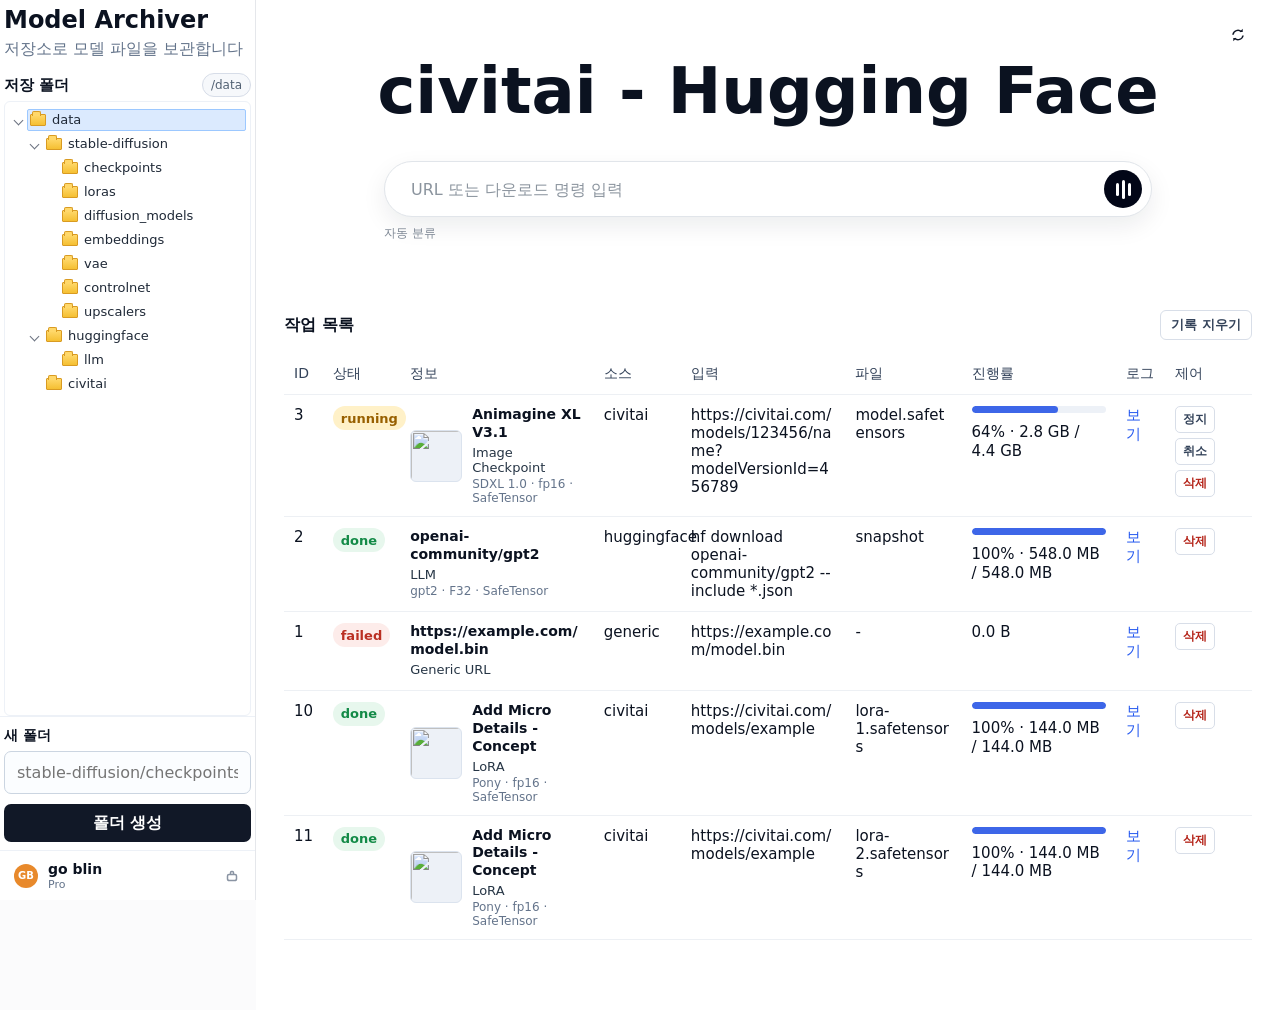
==== commit 200e19b5: "Add job control actions" ====
--- a/frontend-preview.html
+++ b/frontend-preview.html
@@ -202,6 +202,7 @@
                   <th class="col-file">파일</th>
                   <th class="col-progress">진행률</th>
                   <th class="col-log">로그</th>
+                  <th class="col-actions">제어</th>
                 </tr>
               </thead>
               <tbody id="jobs-body"></tbody>
@@ -214,7 +215,16 @@
         <section class="library-section">
           <div class="library-meta">
             <span id="library-path">/data</span>
-            <span id="library-count">0개</span>
+            <div class="library-controls">
+              <label for="library-sort">정렬</label>
+              <select id="library-sort">
+                <option value="az" selected>A-Z</option>
+                <option value="za">Z-A</option>
+                <option value="date">날짜순</option>
+                <option value="favorite">즐겨찾기</option>
+              </select>
+              <span id="library-count">0개</span>
+            </div>
           </div>
           <div class="library-grid" id="library-grid"></div>
         </section>
@@ -400,7 +410,10 @@
         precision: 'fp16',
         file_format: 'SafeTensor',
         thumbnail_url: sampleThumb,
-        target_dir: '/data/stable-diffusion/checkpoints'
+        target_dir: '/data/stable-diffusion/checkpoints',
+        source_url: 'https://civitai.com/models/123456/name',
+        favorite: true,
+        updated_at: '2026-06-29T09:55:00+00:00'
       },
       {
         id: 2,
@@ -417,7 +430,10 @@
         precision: 'F32',
         file_format: 'SafeTensor',
         thumbnail_url: '',
-        target_dir: '/data/huggingface/llm/openai-community/gpt2'
+        target_dir: '/data/huggingface/llm/openai-community/gpt2',
+        source_url: 'https://huggingface.co/openai-community/gpt2',
+        favorite: false,
+        updated_at: '2026-06-28T09:55:00+00:00'
       },
       {
         id: 1,
@@ -434,7 +450,10 @@
         precision: '',
         file_format: '',
         thumbnail_url: '',
-        target_dir: '/data'
+        target_dir: '/data',
+        source_url: 'https://example.com/model.bin',
+        favorite: false,
+        updated_at: '2026-06-27T09:55:00+00:00'
       }
     ];
 
@@ -454,7 +473,10 @@
         precision: 'fp16',
         file_format: 'SafeTensor',
         thumbnail_url: sampleThumb,
-        target_dir: i % 2 === 0 ? '/data/stable-diffusion/loras' : '/data/civitai'
+        target_dir: i % 2 === 0 ? '/data/stable-diffusion/loras' : '/data/civitai',
+        source_url: 'https://civitai.com/models/example',
+        favorite: i === 3,
+        updated_at: `2026-06-${String(10 + i).padStart(2, '0')}T09:55:00+00:00`
       });
     }
 
@@ -465,6 +487,7 @@
     const libraryGrid = document.getElementById('library-grid');
     const libraryPath = document.getElementById('library-path');
     const libraryCount = document.getElementById('library-count');
+    const librarySort = document.getElementById('library-sort');
     const tokenButton = document.getElementById('token-button');
     const tokenModal = document.getElementById('token-modal');
     const settingsClose = document.getElementById('settings-close');
@@ -563,7 +586,14 @@
         hideContextMenu();
       }
     });
+    librarySort.addEventListener('change', renderLibrary);
     clearJobsButton.addEventListener('click', clearJobHistory);
+    document.getElementById('jobs-body').addEventListener('click', event => {
+      const button = event.target.closest('[data-job-action]');
+      if (!button) return;
+      event.preventDefault();
+      handlePreviewJobAction(Number(button.dataset.jobId), button.dataset.jobAction || '');
+    });
     propertiesClose.addEventListener('click', closePropertiesModal);
     propertiesModal.addEventListener('click', event => {
       if (event.target === propertiesModal) closePropertiesModal();
@@ -579,6 +609,20 @@
         path: card.dataset.path || '',
         name: card.dataset.name || card.dataset.path || 'model',
       });
+    });
+    libraryGrid.addEventListener('click', event => {
+      const actionButton = event.target.closest('[data-card-action]');
+      if (!actionButton) return;
+      event.preventDefault();
+      event.stopPropagation();
+      const card = actionButton.closest('.asset-card');
+      const path = card?.dataset.path || '';
+      const action = actionButton.dataset.cardAction;
+      if (action === 'open') {
+        if (actionButton.dataset.url) window.open(actionButton.dataset.url, '_blank', 'noopener');
+      } else if (action === 'favorite') {
+        togglePreviewFavorite(path, actionButton.getAttribute('aria-pressed') !== 'true');
+      }
     });
 
     contextMenu.addEventListener('click', event => {
@@ -684,8 +728,45 @@
           <td data-label="파일" class="file-cell">${escapeHtml(job.filename || '-')}</td>
           <td data-label="진행률" class="progress-cell"><div class="progress-readout">${progress}</div></td>
           <td data-label="로그"><a href="#">보기</a></td>
+          <td data-label="제어" class="job-actions-cell">${renderJobActions(job)}</td>
         </tr>`;
       }).join('');
+    }
+
+    function renderJobActions(job) {
+      const status = job.status || '';
+      const buttons = [];
+      if (['queued', 'running', 'pausing'].includes(status)) {
+        buttons.push(jobActionButton(job.id, 'pause', '정지'));
+      }
+      if (status === 'paused') {
+        buttons.push(jobActionButton(job.id, 'resume', '재개'));
+      }
+      if (['queued', 'running', 'paused', 'pausing', 'canceling'].includes(status)) {
+        buttons.push(jobActionButton(job.id, 'cancel', '취소'));
+      }
+      buttons.push(jobActionButton(job.id, 'delete', '삭제', 'danger'));
+      return `<div class="job-action-buttons">${buttons.join('')}</div>`;
+    }
+
+    function jobActionButton(id, action, label, className = '') {
+      return `<button type="button" data-job-action="${escapeHtml(action)}" data-job-id="${escapeHtml(id)}" class="${escapeHtml(className)}">${escapeHtml(label)}</button>`;
+    }
+
+    function handlePreviewJobAction(jobId, action) {
+      const jobIndex = currentJobs.findIndex(job => job.id === jobId);
+      if (jobIndex < 0) return;
+      if (action === 'delete') {
+        currentJobs.splice(jobIndex, 1);
+      } else if (action === 'pause') {
+        currentJobs[jobIndex].status = 'paused';
+      } else if (action === 'resume') {
+        currentJobs[jobIndex].status = 'queued';
+      } else if (action === 'cancel') {
+        currentJobs[jobIndex].status = 'canceled';
+      }
+      renderJobs(currentJobs);
+      renderLibrary();
     }
 
     function renderModelInfo(job) {
@@ -703,7 +784,7 @@
 
     function renderLibrary() {
       const folder = activeLibraryPath || '';
-      const matches = currentJobs.filter(job => jobMatchesFolder(job, folder));
+      const matches = sortLibraryJobs(currentJobs.filter(job => jobMatchesFolder(job, folder)));
       libraryPath.textContent = folder ? `/data/${folder}` : '/data';
       libraryCount.textContent = `${matches.length}개`;
       if (!matches.length) {
@@ -714,15 +795,29 @@
         const title = job.model_title || job.filename || job.input_text || 'Model';
         const category = job.model_category || job.source || 'Model';
         const meta = [job.base_model, job.precision, job.file_format].filter(Boolean).join(' · ');
+        const sourceUrl = job.source_url || '';
+        const favorite = Boolean(job.favorite);
         const image = job.thumbnail_url
           ? `<img src="${escapeHtml(job.thumbnail_url)}" alt="">`
           : `<div class="asset-placeholder">${escapeHtml((category || 'AI').slice(0, 2).toUpperCase())}</div>`;
-        const targetPath = normalizePath(job.target_dir || '');
+        const targetPath = normalizePath(job.target_path || job.target_dir || '');
         return `<article class="asset-card" data-path="${escapeHtml(targetPath)}" data-name="${escapeHtml(title)}">
           ${image}
           <div class="asset-topline">
             <span>${escapeHtml(shortSource(job.source))}</span>
-            <span class="asset-dots" aria-hidden="true"></span>
+            <div class="asset-actions">
+              <button type="button" class="asset-action" data-card-action="open" data-url="${escapeHtml(sourceUrl)}" title="URL 바로가기" aria-label="URL 바로가기" ${sourceUrl ? '' : 'disabled'}>
+                <svg viewBox="0 0 24 24" focusable="false" aria-hidden="true">
+                  <path d="M4 5.5A2.5 2.5 0 0 1 6.5 3h11A2.5 2.5 0 0 1 20 5.5v13A2.5 2.5 0 0 1 17.5 21h-11A2.5 2.5 0 0 1 4 18.5v-13Zm2 3V18.5a.5.5 0 0 0 .5.5h11a.5.5 0 0 0 .5-.5v-10H6Zm.5-3.5a.5.5 0 0 0-.5.5V7h12V5.5a.5.5 0 0 0-.5-.5h-11Z"/>
+                  <path d="M8 12h8v2H8v-2Zm0 3h5v2H8v-2Z"/>
+                </svg>
+              </button>
+              <button type="button" class="asset-action favorite ${favorite ? 'active' : ''}" data-card-action="favorite" aria-pressed="${favorite ? 'true' : 'false'}" title="즐겨찾기" aria-label="즐겨찾기">
+                <svg viewBox="0 0 24 24" focusable="false" aria-hidden="true">
+                  <path d="m12 3 2.7 5.5 6.1.9-4.4 4.3 1 6.1-5.4-2.9-5.4 2.9 1-6.1-4.4-4.3 6.1-.9L12 3Zm0 4.5-1.4 2.8-3.1.5 2.2 2.2-.5 3.1 2.8-1.5 2.8 1.5-.5-3.1 2.2-2.2-3.1-.5L12 7.5Z"/>
+                </svg>
+              </button>
+            </div>
           </div>
           <div class="asset-overlay">
             <strong>${escapeHtml(title)}</strong>
@@ -733,9 +828,49 @@
       }).join('');
     }
 
+    function sortLibraryJobs(jobs) {
+      const mode = librarySort.value || 'az';
+      return [...jobs].sort((left, right) => {
+        if (mode === 'date') {
+          return jobTime(right) - jobTime(left) || compareJobTitle(left, right);
+        }
+        if (mode === 'za') {
+          return compareJobTitle(right, left);
+        }
+        if (mode === 'favorite') {
+          const favoriteDiff = Number(Boolean(right.favorite)) - Number(Boolean(left.favorite));
+          return favoriteDiff || compareJobTitle(left, right);
+        }
+        return compareJobTitle(left, right);
+      });
+    }
+
+    function compareJobTitle(left, right) {
+      return jobTitle(left).localeCompare(jobTitle(right), 'ko', {numeric: true, sensitivity: 'base'});
+    }
+
+    function jobTitle(job) {
+      return String(job.model_title || job.filename || job.input_text || '').trim();
+    }
+
+    function jobTime(job) {
+      const value = Date.parse(job.updated_at || job.created_at || '');
+      return Number.isFinite(value) ? value : 0;
+    }
+
+    function togglePreviewFavorite(path, favorite) {
+      currentJobs.forEach(job => {
+        const target = normalizePath(job.target_path || job.target_dir || '');
+        if (target === path) {
+          job.favorite = favorite;
+        }
+      });
+      renderLibrary();
+    }
+
     function jobMatchesFolder(job, folder) {
       if (!folder) return true;
-      const target = normalizePath(job.target_dir || '');
+      const target = normalizePath(job.target_path || job.target_dir || '');
       return target === folder || target.startsWith(`${folder}/`);
     }
 
@@ -787,7 +922,7 @@
 
     function clearJobHistory() {
       for (let index = currentJobs.length - 1; index >= 0; index -= 1) {
-        if (!['queued', 'running'].includes(currentJobs[index].status)) {
+        if (!['queued', 'running', 'paused', 'pausing', 'canceling', 'deleting'].includes(currentJobs[index].status)) {
           currentJobs.splice(index, 1);
         }
       }
--- a/app/static/style.css
+++ b/app/static/style.css
@@ -819,27 +819,31 @@
 }
 
 .col-info {
-  width: 22%;
+  width: 20%;
 }
 
 .col-source {
-  width: 10%;
+  width: 9%;
 }
 
 .col-input {
-  width: 19%;
+  width: 17%;
 }
 
 .col-file {
-  width: 14%;
+  width: 12%;
 }
 
 .col-progress {
-  width: 18%;
+  width: 16%;
 }
 
 .col-log {
   width: 5%;
+}
+
+.col-actions {
+  width: 9%;
 }
 
 .input-cell {
@@ -932,6 +936,48 @@
   background: #edf2f7;
 }
 
+.status.paused {
+  color: #475569;
+  background: #f1f5f9;
+}
+
+.status.pausing,
+.status.canceling,
+.status.deleting {
+  color: #7c2d12;
+  background: #ffedd5;
+}
+
+.status.canceled {
+  color: #64748b;
+  background: #f1f5f9;
+}
+
+.job-action-buttons {
+  display: flex;
+  flex-wrap: wrap;
+  gap: 5px;
+}
+
+.job-action-buttons button {
+  min-height: 27px;
+  border: 1px solid #d8dee8;
+  border-radius: 5px;
+  padding: 4px 7px;
+  color: #34435a;
+  background: #ffffff;
+  font-size: 12px;
+  font-weight: 800;
+}
+
+.job-action-buttons button:hover {
+  background: #f8fafc;
+}
+
+.job-action-buttons button.danger {
+  color: #b42318;
+}
+
 .progress {
   width: 100%;
   height: 7px;
@@ -984,6 +1030,30 @@
   font-size: 13px;
 }
 
+.library-controls {
+  display: flex;
+  min-width: 0;
+  align-items: center;
+  gap: 8px;
+}
+
+.library-controls label {
+  color: #64748b;
+  font-size: 12px;
+  font-weight: 800;
+}
+
+.library-controls select {
+  min-height: 30px;
+  border: 1px solid #d8dee8;
+  border-radius: 6px;
+  padding: 4px 8px;
+  color: #111827;
+  background: #ffffff;
+  font-size: 13px;
+  font-weight: 700;
+}
+
 .library-grid {
   display: grid;
   grid-template-columns: repeat(auto-fill, minmax(168px, 1fr));
@@ -1035,6 +1105,52 @@
   border-radius: 3px;
   padding: 2px 5px;
   background: rgba(0, 0, 0, 0.48);
+}
+
+.asset-actions {
+  display: flex;
+  align-items: center;
+  gap: 8px;
+}
+
+.asset-action {
+  display: inline-flex;
+  width: 30px;
+  height: 30px;
+  align-items: center;
+  justify-content: center;
+  border: 0;
+  border-radius: 50%;
+  color: #ffffff;
+  background: #e600cf;
+  box-shadow: 0 5px 14px rgba(95, 0, 86, 0.24);
+}
+
+.asset-action:hover {
+  background: #c900b7;
+}
+
+.asset-action svg {
+  width: 17px;
+  height: 17px;
+}
+
+.asset-action.favorite svg path {
+  fill-rule: evenodd;
+}
+
+.asset-action.favorite.active {
+  background: #e600cf;
+  box-shadow: 0 0 0 2px rgba(255, 255, 255, 0.88), 0 5px 14px rgba(95, 0, 86, 0.24);
+}
+
+.asset-action:disabled {
+  opacity: 0.42;
+  cursor: default;
+}
+
+.asset-action:disabled:hover {
+  background: #e600cf;
 }
 
 .asset-dots,
@@ -1735,6 +1851,20 @@
     margin-top: 28px;
   }
 
+  .library-meta {
+    align-items: flex-start;
+    flex-direction: column;
+  }
+
+  .library-controls {
+    width: 100%;
+    justify-content: space-between;
+  }
+
+  .library-controls select {
+    flex: 1;
+  }
+
   .library-grid {
     grid-template-columns: repeat(auto-fill, minmax(140px, 1fr));
     gap: 16px;
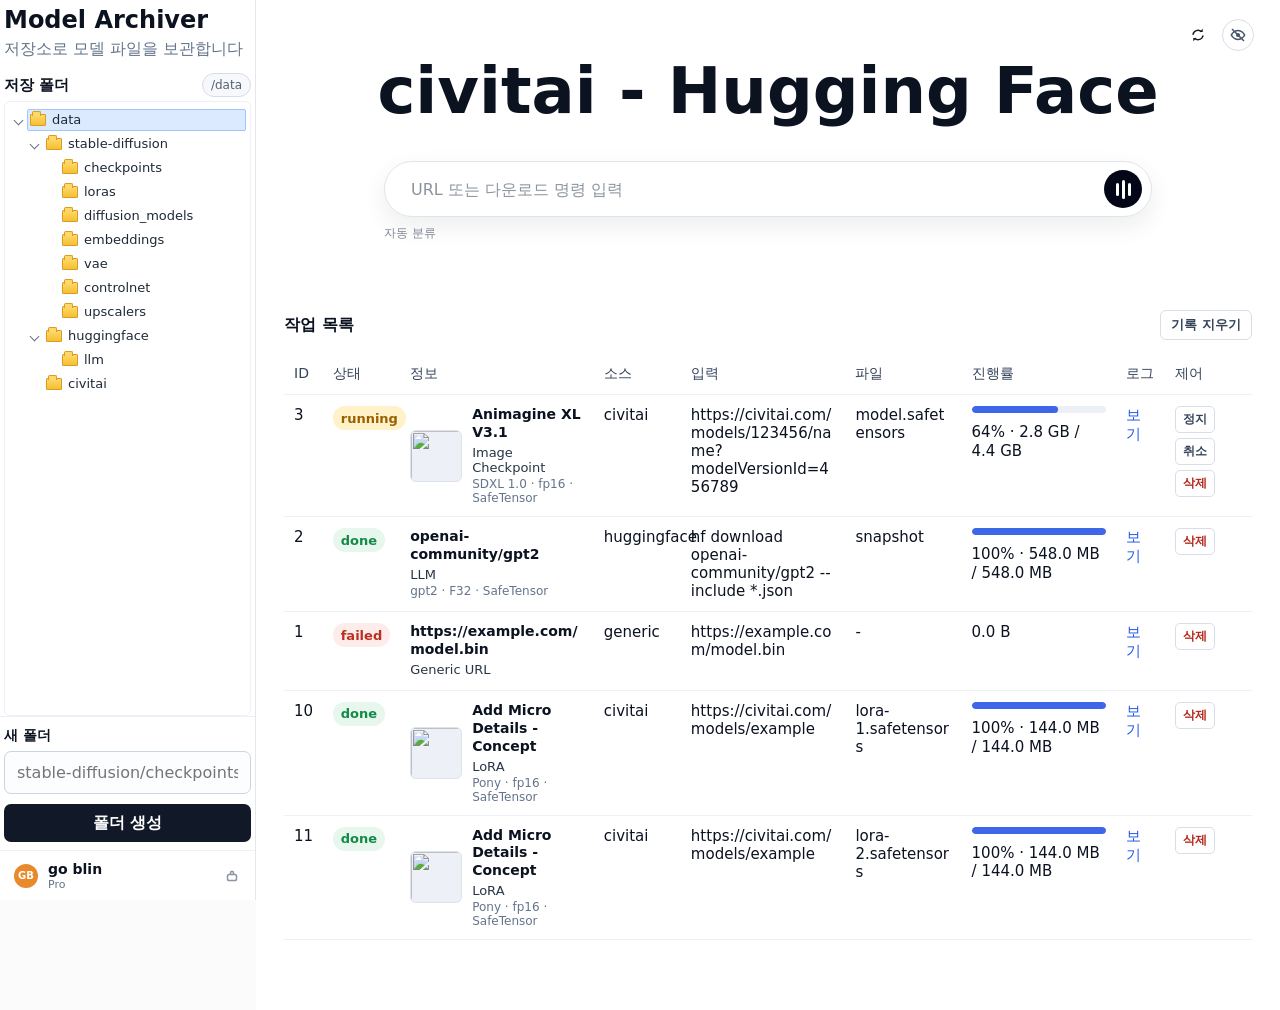
==== commit 5db2826f: "Add thumbnail blur toggle" ====
--- a/frontend-preview.html
+++ b/frontend-preview.html
@@ -160,12 +160,20 @@
     </aside>
 
     <main class="content">
-      <button type="button" class="refresh-corner" title="새로고침" aria-label="새로고침">
-        <svg viewBox="0 0 24 24" focusable="false">
-          <path d="M19.7 12.7a7.7 7.7 0 0 1-12.9 4.4l1.4-1.4a5.7 5.7 0 0 0 9.5-3.2h2Zm-15.4-1.4A7.7 7.7 0 0 1 17.2 6.9l-1.4 1.4a5.7 5.7 0 0 0-9.5 3.2h-2Z"/>
-          <path d="M18.3 3.7V8h-4.3l4.3-4.3ZM5.7 20.3V16H10l-4.3 4.3Z"/>
-        </svg>
-      </button>
+      <div class="top-corner-actions">
+        <button type="button" class="refresh-corner" title="새로고침" aria-label="새로고침">
+          <svg viewBox="0 0 24 24" focusable="false">
+            <path d="M19.7 12.7a7.7 7.7 0 0 1-12.9 4.4l1.4-1.4a5.7 5.7 0 0 0 9.5-3.2h2Zm-15.4-1.4A7.7 7.7 0 0 1 17.2 6.9l-1.4 1.4a5.7 5.7 0 0 0-9.5 3.2h-2Z"/>
+            <path d="M18.3 3.7V8h-4.3l4.3-4.3ZM5.7 20.3V16H10l-4.3 4.3Z"/>
+          </svg>
+        </button>
+        <button type="button" class="thumbnail-blur-toggle" id="thumbnail-blur-toggle" title="썸네일 블러 켜기" aria-label="썸네일 블러" aria-pressed="false">
+          <svg viewBox="0 0 24 24" focusable="false" aria-hidden="true">
+            <path d="M12 5c5 0 8.8 4.4 9.8 6.6a1 1 0 0 1 0 .8C20.8 14.6 17 19 12 19s-8.8-4.4-9.8-6.6a1 1 0 0 1 0-.8C3.2 9.4 7 5 12 5Zm0 2c-3.8 0-6.8 3.1-7.7 5 .9 1.9 3.9 5 7.7 5s6.8-3.1 7.7-5C18.8 10.1 15.8 7 12 7Zm0 2.2A2.8 2.8 0 1 1 12 14.8 2.8 2.8 0 0 1 12 9.2Z"/>
+            <path d="m4.7 3.3 16 16-1.4 1.4-16-16 1.4-1.4Z"/>
+          </svg>
+        </button>
+      </div>
 
       <section class="hero mobile-panel is-mobile-panel-active" data-mobile-panel="download" aria-label="다운로드 입력">
         <h1>civitai - Hugging Face</h1>
@@ -500,6 +508,7 @@
     const mobileTabs = document.querySelectorAll('[data-mobile-tab]');
     const mobilePanels = document.querySelectorAll('[data-mobile-panel]');
     const mobileSettingsButton = document.querySelector('[data-mobile-action="settings"]');
+    const thumbnailBlurToggle = document.getElementById('thumbnail-blur-toggle');
     const commandInput = document.getElementById('input_text');
     const contextMenu = document.getElementById('context-menu');
     const contextMenuTitle = document.getElementById('context-menu-title');
@@ -517,6 +526,9 @@
     let downloadQueueId = 1;
     let activeLibraryPath = null;
     let activeMobileTab = 'download';
+    let thumbnailBlurEnabled = readThumbnailBlurPreference();
+
+    applyThumbnailBlurPreference(thumbnailBlurEnabled);
 
     document.getElementById('home-button').addEventListener('click', switchToHome);
 
@@ -587,6 +599,9 @@
       }
     });
     librarySort.addEventListener('change', renderLibrary);
+    thumbnailBlurToggle.addEventListener('click', () => {
+      applyThumbnailBlurPreference(!thumbnailBlurEnabled, true);
+    });
     clearJobsButton.addEventListener('click', clearJobHistory);
     document.getElementById('jobs-body').addEventListener('click', event => {
       const button = event.target.closest('[data-job-action]');
@@ -646,6 +661,27 @@
       homeView.classList.add('active');
       libraryView.classList.remove('active');
       activateMobileTab('download');
+    }
+
+    function readThumbnailBlurPreference() {
+      try {
+        return window.localStorage.getItem('nas-model-archiver-thumbnail-blur') === '1';
+      } catch (err) {
+        return false;
+      }
+    }
+
+    function applyThumbnailBlurPreference(enabled, persist = false) {
+      thumbnailBlurEnabled = Boolean(enabled);
+      document.documentElement.classList.toggle('thumbnail-blur-enabled', thumbnailBlurEnabled);
+      thumbnailBlurToggle.setAttribute('aria-pressed', thumbnailBlurEnabled ? 'true' : 'false');
+      thumbnailBlurToggle.title = thumbnailBlurEnabled ? '썸네일 블러 끄기' : '썸네일 블러 켜기';
+      if (!persist) return;
+      try {
+        window.localStorage.setItem('nas-model-archiver-thumbnail-blur', thumbnailBlurEnabled ? '1' : '0');
+      } catch (err) {
+        // The visual state still applies even when browser storage is unavailable.
+      }
     }
 
     function openSettingsModal() {
--- a/app/static/style.css
+++ b/app/static/style.css
@@ -627,10 +627,18 @@
   background: #ffffff;
 }
 
-.refresh-corner {
-  position: absolute;
+.top-corner-actions {
+  position: fixed;
   top: 19px;
   right: 26px;
+  z-index: 20;
+  display: flex;
+  align-items: center;
+  gap: 8px;
+}
+
+.refresh-corner,
+.thumbnail-blur-toggle {
   display: inline-flex;
   width: 32px;
   height: 32px;
@@ -642,8 +650,21 @@
   background: transparent;
 }
 
-.refresh-corner:hover {
+.refresh-corner:hover,
+.thumbnail-blur-toggle:hover {
   background: #f1f5f9;
+}
+
+.thumbnail-blur-toggle {
+  border: 1px solid #d8dee8;
+  color: #475569;
+  background: #ffffff;
+}
+
+.thumbnail-blur-toggle[aria-pressed="true"] {
+  border-color: #111827;
+  color: #ffffff;
+  background: #111827;
 }
 
 .hero {
@@ -876,6 +897,7 @@
   border-radius: 6px;
   object-fit: cover;
   background: #edf1f7;
+  transition: filter 0.18s ease, transform 0.18s ease;
 }
 
 .model-card strong,
@@ -1076,6 +1098,16 @@
   width: 100%;
   aspect-ratio: 3 / 4;
   object-fit: cover;
+}
+
+.asset-card > img {
+  transition: filter 0.18s ease, transform 0.18s ease;
+}
+
+.thumbnail-blur-enabled .model-card img,
+.thumbnail-blur-enabled .asset-card > img {
+  filter: blur(10px);
+  transform: scale(1.04);
 }
 
 .asset-placeholder {
@@ -1617,7 +1649,7 @@
     display: none;
   }
 
-  .refresh-corner {
+  .top-corner-actions {
     top: 12px;
     right: 12px;
   }
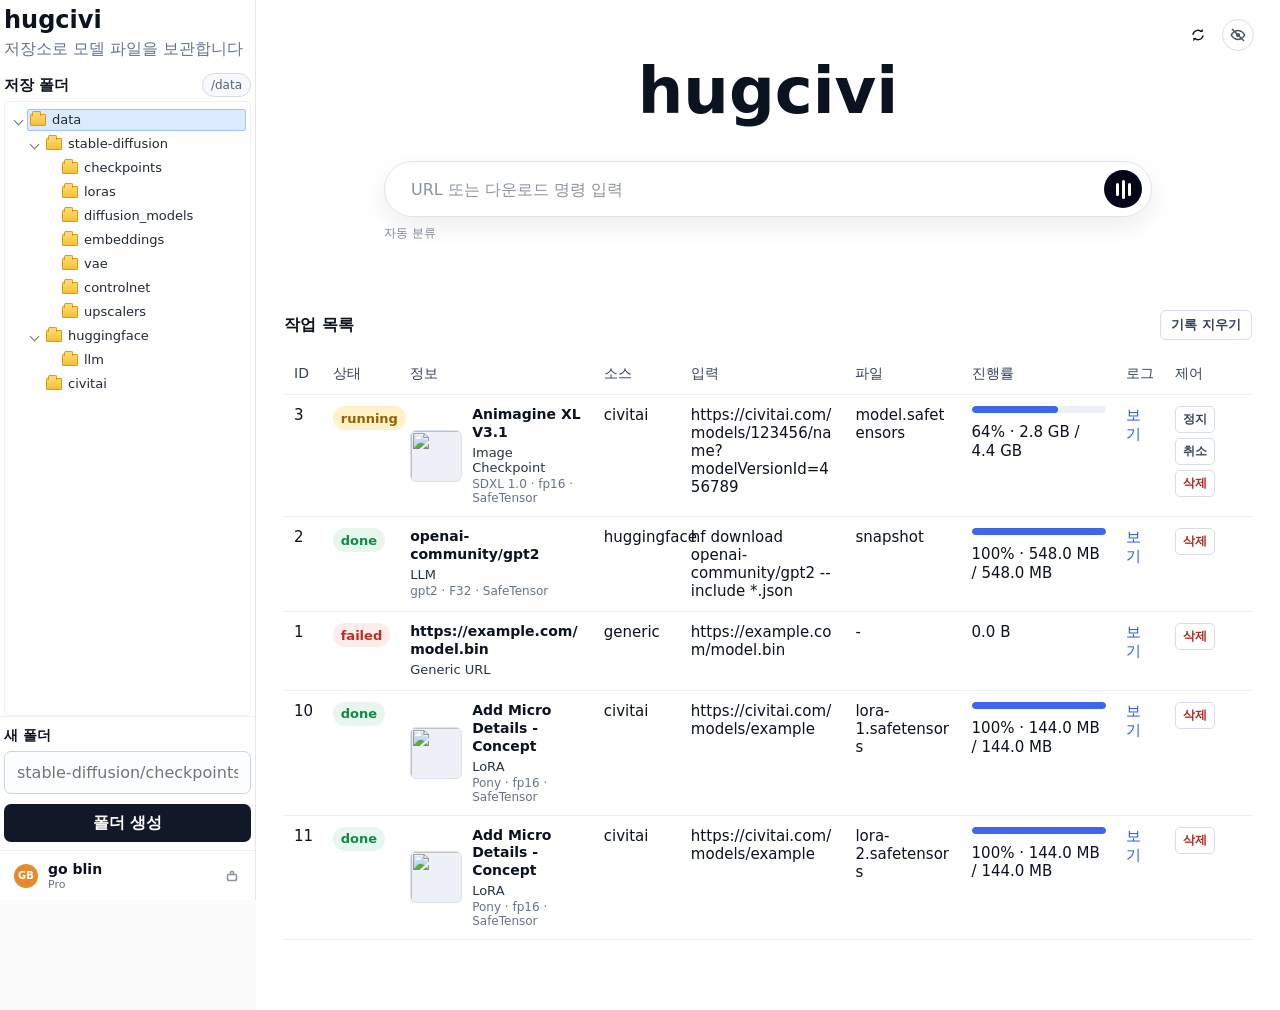
==== commit caf731d5: "Add subtitles and lightbox media viewer" ====
--- a/frontend-preview.html
+++ b/frontend-preview.html
@@ -3,14 +3,14 @@
 <head>
   <meta charset="utf-8">
   <meta name="viewport" content="width=device-width, initial-scale=1">
-  <title>NAS Model Archiver Preview</title>
+  <title>hugcivi preview</title>
   <link rel="stylesheet" href="app/static/style.css">
 </head>
 <body>
   <div class="app-frame">
     <aside class="sidebar mobile-panel" data-mobile-panel="folders">
       <button type="button" class="brand-button" id="home-button">
-        <span class="brand-title">Model Archiver</span>
+        <span class="brand-title">hugcivi</span>
         <span class="brand-subtitle">저장소로 모델 파일을 보관합니다</span>
       </button>
 
@@ -175,8 +175,8 @@
         </button>
       </div>
 
-      <section class="hero mobile-panel is-mobile-panel-active" data-mobile-panel="download" aria-label="다운로드 입력">
-        <h1>civitai - Hugging Face</h1>
+      <section class="hero mobile-panel is-mobile-panel-active workflow-drop-zone" data-mobile-panel="download" data-workflow-drop-zone aria-label="다운로드 입력">
+        <h1>hugcivi</h1>
         <form class="download-form" id="command-form" onsubmit="event.preventDefault()">
           <input id="target_subdir" name="target_subdir" type="hidden">
           <label class="sr-only" for="input_text">URL 또는 CLI 입력</label>
@@ -190,6 +190,12 @@
             <span id="selected-folder">자동 분류</span>
           </div>
         </form>
+        <div class="workflow-drop-overlay" id="workflow-drop-overlay" role="status" aria-live="polite" aria-hidden="true">
+          <div class="workflow-drop-card">
+            <strong id="workflow-drop-message">워크플로 파일을 놓으세요</strong>
+            <span id="workflow-drop-detail">ComfyUI PNG 또는 JSON</span>
+          </div>
+        </div>
       </section>
 
       <section class="view active mobile-panel" id="home-view" data-mobile-panel="jobs" aria-label="작업 목록">
@@ -510,6 +516,10 @@
     const mobileSettingsButton = document.querySelector('[data-mobile-action="settings"]');
     const thumbnailBlurToggle = document.getElementById('thumbnail-blur-toggle');
     const commandInput = document.getElementById('input_text');
+    const workflowDropZone = document.querySelector('[data-workflow-drop-zone]');
+    const workflowDropOverlay = document.getElementById('workflow-drop-overlay');
+    const workflowDropMessage = document.getElementById('workflow-drop-message');
+    const workflowDropDetail = document.getElementById('workflow-drop-detail');
     const contextMenu = document.getElementById('context-menu');
     const contextMenuTitle = document.getElementById('context-menu-title');
     const downloadQueuePanel = document.getElementById('download-queue');
@@ -527,8 +537,13 @@
     let activeLibraryPath = null;
     let activeMobileTab = 'download';
     let thumbnailBlurEnabled = readThumbnailBlurPreference();
+    let workflowDropDepth = 0;
+    let workflowDropTimer = null;
+    let workflowImportActive = false;
+    const previewNotes = new Map();
 
     applyThumbnailBlurPreference(thumbnailBlurEnabled);
+    setupWorkflowDropImport();
 
     document.getElementById('home-button').addEventListener('click', switchToHome);
 
@@ -613,6 +628,12 @@
     propertiesModal.addEventListener('click', event => {
       if (event.target === propertiesModal) closePropertiesModal();
       event.stopPropagation();
+    });
+    propertiesList.addEventListener('click', event => {
+      const button = event.target.closest('[data-note-save]');
+      if (!button) return;
+      event.preventDefault();
+      savePreviewPropertiesNote(button.dataset.notePath || '');
     });
 
     libraryGrid.addEventListener('contextmenu', event => {
@@ -746,6 +767,155 @@
 
     function isMobileLayout() {
       return window.matchMedia('(max-width: 700px)').matches;
+    }
+
+    function setupWorkflowDropImport() {
+      if (!workflowDropZone || !workflowDropOverlay) return;
+      workflowDropZone.addEventListener('dragenter', handleWorkflowDragEnter);
+      workflowDropZone.addEventListener('dragover', handleWorkflowDragOver);
+      workflowDropZone.addEventListener('dragleave', handleWorkflowDragLeave);
+      workflowDropZone.addEventListener('drop', handleWorkflowDrop);
+    }
+
+    function handleWorkflowDragEnter(event) {
+      if (!hasWorkflowDragFiles(event)) return;
+      event.preventDefault();
+      event.stopPropagation();
+      if (workflowImportActive) {
+        showWorkflowDropOverlay('워크플로 가져오는 중', '현재 업로드가 끝난 뒤 다시 놓아주세요.', true);
+        return;
+      }
+      workflowDropDepth += 1;
+      showWorkflowDropOverlay('워크플로 파일을 놓으세요', 'ComfyUI PNG 또는 JSON');
+    }
+
+    function handleWorkflowDragOver(event) {
+      if (!hasWorkflowDragFiles(event)) return;
+      event.preventDefault();
+      event.stopPropagation();
+      if (event.dataTransfer) {
+        event.dataTransfer.dropEffect = workflowImportActive ? 'none' : 'copy';
+      }
+    }
+
+    function handleWorkflowDragLeave(event) {
+      if (!hasWorkflowDragFiles(event) || workflowImportActive) return;
+      event.preventDefault();
+      event.stopPropagation();
+      workflowDropDepth = Math.max(0, workflowDropDepth - 1);
+      if (workflowDropDepth === 0) {
+        hideWorkflowDropOverlay();
+      }
+    }
+
+    function handleWorkflowDrop(event) {
+      if (!hasWorkflowDragFiles(event)) return;
+      event.preventDefault();
+      event.stopPropagation();
+      workflowDropDepth = 0;
+      if (workflowImportActive) return;
+      importWorkflowFiles(Array.from(event.dataTransfer?.files || []));
+    }
+
+    function hasWorkflowDragFiles(event) {
+      return Array.from(event.dataTransfer?.types || []).includes('Files');
+    }
+
+    function isWorkflowImportFile(file) {
+      return Boolean(file?.name && /\.(png|json)$/i.test(file.name));
+    }
+
+    async function importWorkflowFiles(files) {
+      const workflowFiles = files.filter(isWorkflowImportFile);
+      if (!workflowFiles.length) {
+        showWorkflowDropOverlay('지원하지 않는 파일입니다', 'PNG 또는 JSON 워크플로 파일만 가져올 수 있습니다.');
+        hideWorkflowDropOverlay(1400);
+        return;
+      }
+
+      workflowImportActive = true;
+      try {
+        for (let index = 0; index < workflowFiles.length; index += 1) {
+          const file = workflowFiles[index];
+          const detail = workflowFiles.length > 1
+            ? `${index + 1}/${workflowFiles.length} · ${file.name}`
+            : file.name;
+          showWorkflowDropOverlay('워크플로 가져오는 중', detail, true);
+          const data = await postWorkflowImportFile(file);
+          const jobs = extractJobsFromImportResponse(data);
+          if (jobs) {
+            replaceWorkflowJobs(jobs);
+          }
+        }
+        showWorkflowDropOverlay('가져오기 완료', `${workflowFiles.length}개 파일 처리됨`);
+        hideWorkflowDropOverlay(1200);
+      } catch (err) {
+        const message = err?.message || '워크플로 파일을 가져오지 못했습니다.';
+        console.error(err);
+        showWorkflowDropOverlay('가져오기 실패', message);
+        window.alert(message);
+        hideWorkflowDropOverlay(1800);
+      } finally {
+        workflowImportActive = false;
+        workflowDropZone.classList.remove('workflow-drop-busy');
+      }
+    }
+
+    async function postWorkflowImportFile(file) {
+      const formData = new FormData();
+      formData.append('file', file);
+      const response = await fetch('/api/workflows/import', {
+        method: 'POST',
+        body: formData,
+      });
+      if (!response.ok) {
+        let message = '워크플로 파일을 가져오지 못했습니다.';
+        try {
+          const data = await response.json();
+          message = data.detail || data.message || message;
+        } catch (err) {
+          // Keep the generic message.
+        }
+        throw new Error(message);
+      }
+      try {
+        return await response.json();
+      } catch (err) {
+        return {};
+      }
+    }
+
+    function extractJobsFromImportResponse(data) {
+      if (Array.isArray(data)) return data;
+      if (data && Array.isArray(data.jobs)) return data.jobs;
+      return null;
+    }
+
+    function replaceWorkflowJobs(jobs) {
+      currentJobs.splice(0, currentJobs.length, ...jobs);
+      renderJobs(currentJobs);
+      if (activeLibraryPath !== null) {
+        renderLibrary();
+      }
+    }
+
+    function showWorkflowDropOverlay(message, detail, busy = false) {
+      if (!workflowDropZone || !workflowDropOverlay) return;
+      window.clearTimeout(workflowDropTimer);
+      workflowDropMessage.textContent = message;
+      workflowDropDetail.textContent = detail || '';
+      workflowDropOverlay.setAttribute('aria-hidden', 'false');
+      workflowDropZone.classList.add('workflow-drop-active');
+      workflowDropZone.classList.toggle('workflow-drop-busy', busy);
+    }
+
+    function hideWorkflowDropOverlay(delay = 0) {
+      if (!workflowDropZone || !workflowDropOverlay) return;
+      window.clearTimeout(workflowDropTimer);
+      workflowDropTimer = window.setTimeout(() => {
+        workflowDropZone.classList.remove('workflow-drop-active', 'workflow-drop-busy');
+        workflowDropOverlay.setAttribute('aria-hidden', 'true');
+      }, delay);
     }
 
     function renderJobs(jobs) {
@@ -969,15 +1139,39 @@
     function showPreviewProperties(target) {
       propertiesTitle.textContent = target.name || '속성';
       propertiesPath.textContent = target.path ? `/data/${target.path}` : '/data';
+      const note = previewNotes.get(target.path || '') || '';
       propertiesList.innerHTML = `
         <div class="properties-row"><dt>종류</dt><dd>폴더</dd></div>
         <div class="properties-row"><dt>용량</dt><dd>548.0 MB</dd></div>
         <div class="properties-row"><dt>확장자</dt><dd>.json, .safetensors</dd></div>
         <div class="properties-row"><dt>날짜</dt><dd>${escapeHtml(new Date().toLocaleString())}</dd></div>
         <div class="properties-row"><dt>URL</dt><dd><a href="https://huggingface.co/openai-community/gpt2" target="_blank" rel="noopener">https://huggingface.co/openai-community/gpt2</a></dd></div>
+        <div class="properties-row"><dt>메모</dt><dd>${renderPreviewNoteEditor(target.path || '', note)}</dd></div>
       `;
       propertiesModal.hidden = false;
       document.body.classList.add('modal-open');
+    }
+
+    function renderPreviewNoteEditor(path, note) {
+      return `<div class="properties-note-editor">
+        <textarea data-note-input rows="5" placeholder="메모를 입력하세요.">${escapeHtml(note)}</textarea>
+        <div class="properties-note-actions">
+          <button type="button" data-note-save data-note-path="${escapeHtml(path)}">저장</button>
+          <span data-note-status></span>
+        </div>
+      </div>`;
+    }
+
+    function savePreviewPropertiesNote(path) {
+      const input = propertiesList.querySelector('[data-note-input]');
+      const status = propertiesList.querySelector('[data-note-status]');
+      if (!input || !path) return;
+      if (input.value.trim()) {
+        previewNotes.set(path, input.value);
+      } else {
+        previewNotes.delete(path);
+      }
+      if (status) status.textContent = '저장됨';
     }
 
     function closePropertiesModal() {
@@ -1026,6 +1220,7 @@
     function shortSource(source) {
       if (source === 'huggingface') return 'HF';
       if (source === 'civitai') return 'NAI';
+      if (source === 'comfyui') return 'WF';
       return 'URL';
     }
 
--- a/app/static/style.css
+++ b/app/static/style.css
@@ -33,7 +33,8 @@
 
 button,
 input,
-select {
+select,
+textarea {
   font: inherit;
 }
 
@@ -293,7 +294,8 @@
 
 .new-folder-form input,
 .settings-form input,
-.settings-form select {
+.settings-form select,
+.settings-form textarea {
   width: 100%;
   min-height: 43px;
   border: 1px solid #cbd5e1;
@@ -307,6 +309,7 @@
 .new-folder-form input:focus,
 .settings-form input:focus,
 .settings-form select:focus,
+.settings-form textarea:focus,
 .download-input:focus {
   border-color: #5b7df0;
   box-shadow: 0 0 0 3px rgba(61, 102, 232, 0.12);
@@ -510,6 +513,10 @@
   min-width: 0;
 }
 
+.setting-field.wide {
+  grid-column: 1 / -1;
+}
+
 .setting-field.compact {
   width: min(320px, 100%);
   margin-bottom: 16px;
@@ -519,6 +526,62 @@
   color: #1f2937;
   font-size: 13px;
   font-weight: 800;
+}
+
+.setting-toggle {
+  position: relative;
+  grid-template-columns: 1fr auto;
+  align-items: center;
+  column-gap: 14px;
+}
+
+.setting-toggle small {
+  grid-column: 1 / -1;
+}
+
+.settings-form .setting-toggle input[type="checkbox"] {
+  position: absolute;
+  width: 1px;
+  height: 1px;
+  min-height: 0;
+  margin: 0;
+  opacity: 0;
+}
+
+.setting-toggle-track {
+  position: relative;
+  width: 48px;
+  height: 26px;
+  border: 1px solid #cbd5e1;
+  border-radius: 999px;
+  background: #e2e8f0;
+  transition: background 0.15s ease, border-color 0.15s ease;
+}
+
+.setting-toggle-track::after {
+  position: absolute;
+  top: 3px;
+  left: 3px;
+  width: 18px;
+  height: 18px;
+  border-radius: 999px;
+  background: #ffffff;
+  box-shadow: 0 1px 3px rgba(15, 23, 42, 0.22);
+  content: "";
+  transition: transform 0.15s ease;
+}
+
+.setting-toggle input[type="checkbox"]:checked + .setting-toggle-track {
+  border-color: #111827;
+  background: #111827;
+}
+
+.setting-toggle input[type="checkbox"]:checked + .setting-toggle-track::after {
+  transform: translateX(22px);
+}
+
+.setting-toggle input[type="checkbox"]:focus-visible + .setting-toggle-track {
+  box-shadow: 0 0 0 3px rgba(61, 102, 232, 0.18);
 }
 
 .settings-form select {
@@ -673,6 +736,56 @@
   align-items: center;
   padding-top: 58px;
   text-align: center;
+}
+
+.workflow-drop-zone {
+  position: relative;
+}
+
+.workflow-drop-overlay {
+  position: absolute;
+  inset: -12px;
+  z-index: 5;
+  display: flex;
+  align-items: center;
+  justify-content: center;
+  border: 1px solid rgba(61, 102, 232, 0.22);
+  border-radius: 18px;
+  background: rgba(248, 250, 252, 0.9);
+  opacity: 0;
+  pointer-events: none;
+  transition: opacity 0.15s ease, visibility 0.15s ease;
+  visibility: hidden;
+}
+
+.workflow-drop-card {
+  display: grid;
+  min-width: min(360px, calc(100% - 32px));
+  gap: 6px;
+  border: 1px solid #bfd0ff;
+  border-radius: 8px;
+  padding: 18px 22px;
+  color: #102046;
+  background: #ffffff;
+  box-shadow: 0 18px 48px rgba(15, 23, 42, 0.18);
+  text-align: center;
+}
+
+.workflow-drop-card strong {
+  font-size: 17px;
+  line-height: 1.3;
+}
+
+.workflow-drop-card span {
+  color: #526173;
+  font-size: 13px;
+  line-height: 1.35;
+}
+
+.workflow-drop-zone.workflow-drop-active .workflow-drop-overlay,
+.workflow-drop-zone.workflow-drop-busy .workflow-drop-overlay {
+  opacity: 1;
+  visibility: visible;
 }
 
 .hero h1 {
@@ -996,6 +1109,17 @@
   background: #f8fafc;
 }
 
+.job-action-buttons button:disabled {
+  color: #8a94a3;
+  background: #f3f6fa;
+  cursor: default;
+  opacity: 0.72;
+}
+
+.job-action-buttons button:disabled:hover {
+  background: #f3f6fa;
+}
+
 .job-action-buttons button.danger {
   color: #b42318;
 }
@@ -1089,7 +1213,16 @@
   min-height: 238px;
   border-radius: 7px;
   background: #111827;
-  box-shadow: 0 12px 26px rgba(15, 23, 42, 0.14);
+  box-shadow: 0 12px 24px rgba(15, 23, 42, 0.12), 12px 12px 0 rgba(15, 23, 42, 0.06);
+}
+
+.asset-card.media-archive {
+  cursor: zoom-in;
+}
+
+.asset-card.media-archive:focus-visible {
+  outline: 3px solid rgba(61, 102, 232, 0.38);
+  outline-offset: 3px;
 }
 
 .asset-card img,
@@ -1122,49 +1255,71 @@
 
 .asset-topline {
   position: absolute;
-  top: 8px;
-  right: 8px;
-  left: 8px;
+  top: 0;
+  right: 0;
+  left: 0;
   display: flex;
   align-items: center;
   justify-content: space-between;
+  min-height: 38px;
+  gap: 8px;
+  padding: 7px 7px 7px 8px;
   color: #ffffff;
   font-size: 10px;
   font-weight: 800;
-}
-
-.asset-topline span:first-child {
-  border-radius: 3px;
-  padding: 2px 5px;
-  background: rgba(0, 0, 0, 0.48);
+  background: linear-gradient(180deg, rgba(15, 23, 42, 0.64), rgba(15, 23, 42, 0.18));
+  backdrop-filter: blur(12px) saturate(1.12);
+  -webkit-backdrop-filter: blur(12px) saturate(1.12);
+  z-index: 2;
+}
+
+.asset-source-badge {
+  display: inline-flex;
+  align-items: center;
+  flex: 0 1 auto;
+  max-width: calc(100% - 136px);
+  min-height: 18px;
+  border-radius: 4px;
+  padding: 2px 6px;
+  color: #ffffff;
+  background: rgba(2, 6, 23, 0.72);
+  line-height: 14px;
+  overflow: hidden;
+  text-overflow: ellipsis;
+  white-space: nowrap;
+  box-shadow: 0 1px 6px rgba(0, 0, 0, 0.18);
 }
 
 .asset-actions {
   display: flex;
   align-items: center;
-  gap: 8px;
+  flex: 0 0 auto;
+  gap: 5px;
 }
 
 .asset-action {
   display: inline-flex;
-  width: 30px;
-  height: 30px;
+  width: 26px;
+  height: 26px;
   align-items: center;
   justify-content: center;
   border: 0;
   border-radius: 50%;
-  color: #ffffff;
-  background: #e600cf;
-  box-shadow: 0 5px 14px rgba(95, 0, 86, 0.24);
+  color: rgba(255, 255, 255, 0.94);
+  background: rgba(2, 6, 23, 0.2);
+  box-shadow: none;
+  transition: background 0.16s ease, color 0.16s ease, transform 0.16s ease, opacity 0.16s ease;
 }
 
 .asset-action:hover {
-  background: #c900b7;
+  background: rgba(255, 255, 255, 0.22);
+  transform: translateY(-1px);
 }
 
 .asset-action svg {
   width: 17px;
   height: 17px;
+  filter: drop-shadow(0 1px 2px rgba(0, 0, 0, 0.35));
 }
 
 .asset-action.favorite svg path {
@@ -1172,8 +1327,26 @@
 }
 
 .asset-action.favorite.active {
+  color: #ffffff;
   background: #e600cf;
-  box-shadow: 0 0 0 2px rgba(255, 255, 255, 0.88), 0 5px 14px rgba(95, 0, 86, 0.24);
+  box-shadow: 0 0 0 2px rgba(255, 255, 255, 0.86), 0 6px 14px rgba(95, 0, 86, 0.28);
+}
+
+.asset-action.favorite.active svg path {
+  fill-rule: nonzero;
+}
+
+.asset-action.workflow {
+  background: rgba(2, 6, 23, 0.24);
+  box-shadow: none;
+}
+
+.asset-action.media {
+  background: rgba(2, 6, 23, 0.32);
+}
+
+.asset-action.workflow:hover {
+  background: rgba(255, 255, 255, 0.22);
 }
 
 .asset-action:disabled {
@@ -1182,7 +1355,8 @@
 }
 
 .asset-action:disabled:hover {
-  background: #e600cf;
+  background: rgba(2, 6, 23, 0.2);
+  transform: none;
 }
 
 .asset-dots,
@@ -1521,6 +1695,985 @@
   padding: 18px 0 0;
   color: #64748b;
   font-size: 13px;
+}
+
+.properties-note-editor {
+  display: grid;
+  gap: 8px;
+}
+
+.properties-note-editor textarea {
+  width: 100%;
+  min-height: 110px;
+  resize: vertical;
+  border: 1px solid #d8dee8;
+  border-radius: 6px;
+  padding: 9px 10px;
+  color: #111827;
+  background: #ffffff;
+  font-size: 13px;
+  line-height: 1.45;
+  outline: 0;
+}
+
+.properties-note-editor textarea:focus {
+  border-color: #8aa7ff;
+  box-shadow: 0 0 0 3px rgba(61, 102, 232, 0.12);
+}
+
+.properties-note-actions {
+  display: flex;
+  min-height: 30px;
+  align-items: center;
+  gap: 9px;
+}
+
+.properties-note-actions button {
+  min-height: 30px;
+  border: 1px solid #d8dee8;
+  border-radius: 5px;
+  padding: 5px 11px;
+  color: #111827;
+  background: #ffffff;
+  font-size: 12px;
+  font-weight: 800;
+}
+
+.properties-note-actions button:hover {
+  background: #f8fafc;
+}
+
+.properties-note-actions span {
+  color: #64748b;
+  font-size: 12px;
+}
+
+.media-modal {
+  position: fixed;
+  inset: 0;
+  z-index: 112;
+  display: flex;
+  align-items: center;
+  justify-content: center;
+  padding: clamp(16px, 2vw, 28px);
+  background: rgba(0, 0, 0, 0.88);
+  backdrop-filter: blur(12px);
+}
+
+.media-modal[hidden] {
+  display: none;
+}
+
+.media-panel {
+  position: relative;
+  display: block;
+  width: min(1480px, calc(100vw - 36px));
+  height: min(940px, calc(100dvh - 36px));
+  overflow: hidden;
+  border: 1px solid rgba(226, 232, 240, 0.14);
+  border-radius: 8px;
+  color: #f8fafc;
+  background: #000000;
+  box-shadow: 0 32px 96px rgba(0, 0, 0, 0.62);
+}
+
+.media-modal.is-viewer-fullscreen {
+  padding: 0;
+  background: #000000;
+}
+
+.media-modal.is-viewer-fullscreen .media-panel {
+  width: 100vw;
+  height: 100dvh;
+  max-height: none;
+  border: 0;
+  border-radius: 0;
+  box-shadow: none;
+}
+
+.media-modal.is-viewer-fullscreen .media-body {
+  grid-template-columns: 1fr;
+}
+
+.media-modal.is-viewer-fullscreen .media-sidebar {
+  display: none;
+}
+
+.media-head {
+  position: absolute;
+  top: 0;
+  right: 0;
+  left: 0;
+  z-index: 8;
+  display: flex;
+  align-items: flex-start;
+  justify-content: space-between;
+  gap: 18px;
+  border-bottom: 0;
+  padding: 18px 20px 74px;
+  background: linear-gradient(to bottom, rgba(0, 0, 0, 0.78), rgba(0, 0, 0, 0.42) 48%, rgba(0, 0, 0, 0));
+  pointer-events: none;
+}
+
+.media-kicker {
+  margin: 0 0 3px;
+  color: rgba(226, 232, 240, 0.72);
+  font-size: 11px;
+  font-weight: 900;
+  letter-spacing: 0;
+  text-transform: uppercase;
+}
+
+.media-head h2 {
+  margin: 0;
+  color: #ffffff;
+  font-size: 19px;
+  font-weight: 900;
+  line-height: 25px;
+  text-shadow: 0 1px 12px rgba(0, 0, 0, 0.42);
+}
+
+.media-head p:last-child {
+  max-width: min(760px, 58vw);
+  margin: 4px 0 0;
+  color: rgba(203, 213, 225, 0.82);
+  font-size: 12px;
+  overflow-wrap: anywhere;
+}
+
+.media-head-actions {
+  display: flex;
+  align-items: center;
+  gap: 10px;
+  pointer-events: auto;
+}
+
+.media-overlay-actions {
+  display: inline-flex;
+  align-items: center;
+  gap: 8px;
+}
+
+.media-counter {
+  display: inline-flex;
+  min-height: 28px;
+  align-items: center;
+  border: 1px solid rgba(255, 255, 255, 0.14);
+  border-radius: 999px;
+  padding: 4px 10px;
+  color: #e2e8f0;
+  background: rgba(15, 23, 42, 0.58);
+  backdrop-filter: blur(12px);
+  font-size: 12px;
+  font-weight: 900;
+  white-space: nowrap;
+}
+
+.media-head button {
+  display: inline-flex;
+  width: 40px;
+  height: 40px;
+  flex: 0 0 40px;
+  align-items: center;
+  justify-content: center;
+  border: 0;
+  border-radius: 999px;
+  color: #ffffff;
+  background: rgba(15, 23, 42, 0.64);
+  box-shadow: 0 10px 28px rgba(0, 0, 0, 0.34);
+  font-size: 25px;
+  line-height: 1;
+  backdrop-filter: blur(12px);
+}
+
+.media-head button:hover {
+  background: rgba(255, 255, 255, 0.18);
+}
+
+.media-fullscreen-button svg {
+  width: 22px;
+  height: 22px;
+  fill: currentColor;
+}
+
+.media-body {
+  position: relative;
+  display: grid;
+  grid-template-columns: minmax(0, 1fr) 218px;
+  height: 100%;
+  min-height: 0;
+  background: #000000;
+}
+
+.media-stage {
+  position: relative;
+  display: grid;
+  grid-template-rows: minmax(0, 1fr) auto;
+  height: 100%;
+  min-width: 0;
+  min-height: 0;
+  overflow: hidden;
+  background: #000000;
+  isolation: isolate;
+}
+
+.media-display {
+  position: relative;
+  display: flex;
+  min-width: 0;
+  min-height: 0;
+  align-items: center;
+  justify-content: center;
+  padding: clamp(64px, 8vh, 92px) clamp(76px, 7vw, 120px) 22px;
+  background: #000000;
+}
+
+.media-display.video-active {
+  padding: 0;
+  background: #000000;
+}
+
+.media-image,
+.media-video {
+  display: block;
+  max-width: 100%;
+  max-height: 100%;
+  border-radius: 3px;
+  background: #000000;
+  object-fit: contain;
+  box-shadow: 0 24px 72px rgba(0, 0, 0, 0.44);
+}
+
+.media-video {
+  width: 100%;
+  height: 100%;
+}
+
+.media-player {
+  position: relative;
+  display: flex;
+  width: 100%;
+  height: 100%;
+  min-height: 260px;
+  align-items: center;
+  justify-content: center;
+  overflow: hidden;
+  background: #000000;
+  z-index: 2;
+}
+
+.media-player:fullscreen {
+  width: 100vw;
+  height: 100vh;
+}
+
+.media-player .media-video {
+  max-width: 100%;
+  max-height: 100%;
+  border-radius: 0;
+  box-shadow: none;
+}
+
+.media-player video::cue {
+  color: #ffffff;
+  background: rgba(0, 0, 0, 0.72);
+  font-size: 92%;
+}
+
+.media-player-controls {
+  position: absolute;
+  right: 0;
+  bottom: 0;
+  left: 0;
+  z-index: 7;
+  display: grid;
+  gap: 7px;
+  padding: 52px 18px 16px;
+  background: linear-gradient(to top, rgba(0, 0, 0, 0.92), rgba(0, 0, 0, 0.62) 46%, rgba(0, 0, 0, 0));
+  opacity: 0;
+  transform: translateY(8px);
+  transition: opacity 160ms ease, transform 160ms ease;
+}
+
+.media-player:hover .media-player-controls,
+.media-player:focus-within .media-player-controls,
+.media-player.is-paused .media-player-controls {
+  opacity: 1;
+  transform: translateY(0);
+}
+
+.media-progress {
+  width: 100%;
+  height: 16px;
+  margin: 0;
+  appearance: none;
+  accent-color: #ff2d47;
+  background: transparent;
+  cursor: pointer;
+}
+
+.media-progress::-webkit-slider-runnable-track {
+  height: 4px;
+  border-radius: 999px;
+  background: linear-gradient(to right, #ff2d47 var(--progress, 0%), rgba(255, 255, 255, 0.5) var(--progress, 0%));
+}
+
+.media-progress::-webkit-slider-thumb {
+  width: 13px;
+  height: 13px;
+  margin-top: -4.5px;
+  border-radius: 50%;
+  background: #ff2d47;
+}
+
+.media-progress::-moz-range-track {
+  height: 4px;
+  border-radius: 999px;
+  background: rgba(255, 255, 255, 0.5);
+}
+
+.media-progress::-moz-range-progress {
+  height: 4px;
+  border-radius: 999px;
+  background: #ff2d47;
+}
+
+.media-control-row {
+  display: flex;
+  min-width: 0;
+  align-items: center;
+  gap: 10px;
+  color: #ffffff;
+}
+
+.media-control-button {
+  display: inline-flex;
+  width: 34px;
+  height: 34px;
+  flex: 0 0 auto;
+  align-items: center;
+  justify-content: center;
+  border: 0;
+  border-radius: 5px;
+  color: #ffffff;
+  background: transparent;
+}
+
+.media-control-button:hover,
+.media-control-button:focus-visible,
+.media-control-button.active {
+  background: rgba(255, 255, 255, 0.16);
+}
+
+.media-control-button:disabled {
+  opacity: 0.38;
+  cursor: default;
+}
+
+.media-control-button svg {
+  width: 23px;
+  height: 23px;
+  fill: currentColor;
+}
+
+.media-player.is-playing .play-icon,
+.media-player.is-paused .pause-icon {
+  display: none;
+}
+
+.media-time {
+  min-width: 88px;
+  color: #ffffff;
+  font-size: 13px;
+  font-weight: 800;
+  line-height: 18px;
+  white-space: nowrap;
+}
+
+.media-control-spacer {
+  flex: 1 1 auto;
+  min-width: 8px;
+}
+
+.media-subtitle-wrap {
+  position: relative;
+  display: inline-flex;
+}
+
+.media-subtitle-toggle span {
+  display: inline-flex;
+  min-width: 21px;
+  justify-content: center;
+  border: 1.5px solid currentColor;
+  border-radius: 2px;
+  padding: 1px 2px;
+  font-size: 10px;
+  font-weight: 900;
+  line-height: 13px;
+}
+
+.media-subtitle-menu {
+  position: absolute;
+  right: 0;
+  bottom: 42px;
+  width: min(260px, calc(100vw - 48px));
+  overflow: hidden;
+  border: 1px solid rgba(255, 255, 255, 0.16);
+  border-radius: 6px;
+  color: #ffffff;
+  background: rgba(18, 18, 18, 0.96);
+  box-shadow: 0 18px 48px rgba(0, 0, 0, 0.45);
+}
+
+.media-subtitle-menu-head {
+  border-bottom: 1px solid rgba(255, 255, 255, 0.12);
+  padding: 13px 16px;
+  font-size: 13px;
+  font-weight: 900;
+}
+
+.media-subtitle-option {
+  position: relative;
+  display: block;
+  width: 100%;
+  min-height: 44px;
+  border: 0;
+  padding: 12px 16px 12px 42px;
+  color: #ffffff;
+  background: transparent;
+  font-size: 13px;
+  font-weight: 800;
+  text-align: left;
+}
+
+.media-subtitle-option:hover,
+.media-subtitle-option:focus-visible {
+  background: rgba(255, 255, 255, 0.12);
+}
+
+.media-subtitle-option.active::before {
+  position: absolute;
+  left: 17px;
+  top: 50%;
+  content: "";
+  width: 8px;
+  height: 13px;
+  border-right: 2px solid #ffffff;
+  border-bottom: 2px solid #ffffff;
+  transform: translateY(-62%) rotate(42deg);
+}
+
+.media-loading {
+  display: flex;
+  min-height: 320px;
+  align-items: center;
+  justify-content: center;
+  padding: 24px;
+  color: #cbd5e1;
+  font-size: 13px;
+  text-align: center;
+}
+
+.media-loading.error {
+  color: #fecaca;
+}
+
+.media-nav {
+  position: absolute;
+  top: 50%;
+  z-index: 6;
+  display: inline-flex;
+  width: 52px;
+  height: 72px;
+  align-items: center;
+  justify-content: center;
+  border: 0;
+  border-radius: 999px;
+  color: #ffffff;
+  background: rgba(0, 0, 0, 0.38);
+  box-shadow: 0 12px 34px rgba(0, 0, 0, 0.34);
+  transform: translateY(-50%);
+  backdrop-filter: blur(10px);
+  transition: background 140ms ease, transform 140ms ease;
+}
+
+.media-nav svg {
+  width: 30px;
+  height: 30px;
+}
+
+.media-nav:hover {
+  background: rgba(255, 255, 255, 0.18);
+  transform: translateY(-50%) scale(1.03);
+}
+
+.media-nav:disabled {
+  opacity: 0.28;
+  cursor: default;
+}
+
+.media-nav:disabled:hover {
+  background: rgba(0, 0, 0, 0.38);
+  transform: translateY(-50%);
+}
+
+.media-prev {
+  left: clamp(10px, 1.8vw, 28px);
+}
+
+.media-next {
+  right: clamp(10px, 1.8vw, 28px);
+}
+
+.media-caption {
+  position: relative;
+  z-index: 5;
+  min-height: 74px;
+  border-top: 0;
+  padding: 18px 22px 20px;
+  color: #ffffff;
+  background: linear-gradient(to top, rgba(0, 0, 0, 0.94), rgba(0, 0, 0, 0.68));
+  box-shadow: 0 -22px 42px rgba(0, 0, 0, 0.22);
+}
+
+.media-caption strong,
+.media-caption span {
+  display: block;
+  min-width: 0;
+  overflow: hidden;
+  text-overflow: ellipsis;
+}
+
+.media-caption strong {
+  font-size: 14px;
+  font-weight: 900;
+  line-height: 20px;
+}
+
+.media-caption span {
+  margin-top: 3px;
+  color: rgba(203, 213, 225, 0.84);
+  font-size: 12px;
+  line-height: 17px;
+  white-space: nowrap;
+}
+
+.media-sidebar {
+  position: relative;
+  z-index: 7;
+  min-height: 0;
+  overflow: auto;
+  border-left: 1px solid rgba(255, 255, 255, 0.1);
+  padding-top: 72px;
+  background: rgba(3, 7, 18, 0.78);
+  backdrop-filter: blur(18px);
+  scrollbar-color: rgba(203, 213, 225, 0.38) transparent;
+}
+
+.media-strip {
+  display: grid;
+  grid-template-columns: 1fr;
+  gap: 8px;
+  padding: 12px;
+}
+
+.media-thumb {
+  position: relative;
+  display: grid;
+  grid-template-columns: 58px minmax(0, 1fr);
+  gap: 8px;
+  align-items: center;
+  min-width: 0;
+  border: 1px solid rgba(255, 255, 255, 0.1);
+  border-radius: 7px;
+  padding: 7px;
+  color: #ffffff;
+  background: rgba(255, 255, 255, 0.06);
+  text-align: left;
+}
+
+.media-thumb:hover {
+  border-color: rgba(255, 255, 255, 0.24);
+  background: rgba(255, 255, 255, 0.1);
+}
+
+.media-thumb.active {
+  border-color: rgba(255, 255, 255, 0.86);
+  background: rgba(255, 255, 255, 0.14);
+  box-shadow: 0 0 0 2px rgba(255, 255, 255, 0.16);
+}
+
+.media-thumb-frame {
+  display: block;
+  width: 100%;
+  overflow: hidden;
+  border-radius: 5px;
+  background: #111827;
+  aspect-ratio: 1 / 1;
+}
+
+.media-thumb-frame img,
+.media-thumb-placeholder {
+  display: flex;
+  width: 100%;
+  height: 100%;
+  align-items: center;
+  justify-content: center;
+  color: #ffffff;
+  object-fit: cover;
+  font-size: 12px;
+  font-weight: 900;
+}
+
+.media-thumb-placeholder {
+  background: #334155;
+}
+
+.media-thumb-kind {
+  position: absolute;
+  top: 10px;
+  left: 10px;
+  border-radius: 4px;
+  padding: 2px 5px;
+  color: #ffffff;
+  background: rgba(2, 6, 23, 0.78);
+  font-size: 9px;
+  font-weight: 900;
+  line-height: 12px;
+}
+
+.media-thumb-name {
+  display: -webkit-box;
+  min-width: 0;
+  overflow: hidden;
+  color: rgba(226, 232, 240, 0.86);
+  font-size: 11px;
+  font-weight: 800;
+  line-height: 15px;
+  text-overflow: ellipsis;
+  white-space: normal;
+  -webkit-box-orient: vertical;
+  -webkit-line-clamp: 2;
+}
+
+.media-list-empty {
+  grid-column: 1 / -1;
+  border: 1px dashed rgba(203, 213, 225, 0.36);
+  border-radius: 7px;
+  padding: 16px 12px;
+  color: rgba(203, 213, 225, 0.78);
+  background: rgba(255, 255, 255, 0.06);
+  font-size: 12px;
+  line-height: 17px;
+  text-align: center;
+}
+
+@media (hover: none), (pointer: coarse) {
+  .media-player-controls {
+    opacity: 1;
+    transform: translateY(0);
+  }
+}
+
+.workflow-modal {
+  position: fixed;
+  inset: 0;
+  z-index: 110;
+  display: flex;
+  align-items: center;
+  justify-content: center;
+  padding: 18px;
+  background: rgba(15, 23, 42, 0.38);
+}
+
+.workflow-modal[hidden] {
+  display: none;
+}
+
+.workflow-panel {
+  display: grid;
+  grid-template-rows: auto minmax(0, 1fr);
+  width: min(1120px, calc(100vw - 36px));
+  height: min(820px, calc(100dvh - 36px));
+  overflow: hidden;
+  border: 1px solid #d8dee8;
+  border-radius: 10px;
+  background: #ffffff;
+  box-shadow: 0 24px 70px rgba(15, 23, 42, 0.26);
+}
+
+.workflow-head {
+  display: flex;
+  align-items: flex-start;
+  justify-content: space-between;
+  gap: 18px;
+  border-bottom: 1px solid #eef2f7;
+  padding: 17px 20px 15px;
+}
+
+.workflow-kicker {
+  margin: 0 0 3px;
+  color: #2563eb;
+  font-size: 11px;
+  font-weight: 900;
+  letter-spacing: 0;
+  text-transform: uppercase;
+}
+
+.workflow-head h2 {
+  margin: 0;
+  font-size: 19px;
+  font-weight: 900;
+  line-height: 25px;
+}
+
+.workflow-head p:last-child {
+  margin: 4px 0 0;
+  color: #64748b;
+  font-size: 12px;
+  overflow-wrap: anywhere;
+}
+
+.workflow-head button {
+  display: inline-flex;
+  width: 32px;
+  height: 32px;
+  flex: 0 0 32px;
+  align-items: center;
+  justify-content: center;
+  border: 0;
+  border-radius: 6px;
+  color: #64748b;
+  background: transparent;
+  font-size: 23px;
+  line-height: 1;
+}
+
+.workflow-head button:hover {
+  background: #f1f5f9;
+}
+
+.workflow-body {
+  display: grid;
+  grid-template-columns: 260px minmax(0, 1fr);
+  min-height: 0;
+}
+
+.workflow-sidebar {
+  min-height: 0;
+  overflow: auto;
+  border-right: 1px solid #eef2f7;
+  padding: 16px;
+  background: #fbfcfe;
+}
+
+.workflow-stats {
+  display: grid;
+  grid-template-columns: repeat(2, minmax(0, 1fr));
+  gap: 8px;
+}
+
+.workflow-stat {
+  display: grid;
+  gap: 3px;
+  min-width: 0;
+  border: 1px solid #e3e9f2;
+  border-radius: 7px;
+  padding: 9px 10px;
+  background: #ffffff;
+}
+
+.workflow-stat span {
+  color: #64748b;
+  font-size: 11px;
+  font-weight: 800;
+}
+
+.workflow-stat strong {
+  overflow: hidden;
+  color: #111827;
+  font-size: 17px;
+  font-weight: 900;
+  line-height: 22px;
+  text-overflow: ellipsis;
+  white-space: nowrap;
+}
+
+.workflow-model-section {
+  margin-top: 17px;
+}
+
+.workflow-model-section h3 {
+  margin: 0 0 8px;
+  color: #1f2937;
+  font-size: 13px;
+  font-weight: 900;
+}
+
+.workflow-model-list {
+  display: grid;
+  gap: 7px;
+}
+
+.workflow-model-item,
+.workflow-empty {
+  border: 1px solid #e3e9f2;
+  border-radius: 7px;
+  padding: 9px 10px;
+  background: #ffffff;
+}
+
+.workflow-model-item strong,
+.workflow-model-item span {
+  display: block;
+  min-width: 0;
+  overflow: hidden;
+  text-overflow: ellipsis;
+}
+
+.workflow-model-item strong {
+  color: #111827;
+  font-size: 12px;
+  font-weight: 900;
+  line-height: 17px;
+}
+
+.workflow-model-item span,
+.workflow-empty {
+  color: #64748b;
+  font-size: 12px;
+  line-height: 17px;
+}
+
+.workflow-canvas-shell {
+  display: grid;
+  grid-template-rows: auto minmax(0, 1fr) auto;
+  min-width: 0;
+  min-height: 0;
+  background: #ffffff;
+}
+
+.workflow-canvas-head {
+  display: flex;
+  min-height: 54px;
+  align-items: center;
+  justify-content: space-between;
+  gap: 12px;
+  border-bottom: 1px solid #eef2f7;
+  padding: 12px 16px;
+}
+
+.workflow-canvas-head strong,
+.workflow-canvas-head span {
+  display: block;
+}
+
+.workflow-canvas-head strong {
+  color: #111827;
+  font-size: 14px;
+  font-weight: 900;
+}
+
+.workflow-canvas-head span {
+  margin-top: 2px;
+  color: #64748b;
+  font-size: 12px;
+}
+
+.workflow-graph {
+  min-height: 0;
+  overflow: auto;
+  background:
+    linear-gradient(#eef2f7 1px, transparent 1px),
+    linear-gradient(90deg, #eef2f7 1px, transparent 1px),
+    #f8fafc;
+  background-size: 24px 24px;
+}
+
+.workflow-loading {
+  display: flex;
+  min-height: 360px;
+  align-items: center;
+  justify-content: center;
+  padding: 24px;
+  color: #64748b;
+  font-size: 13px;
+  text-align: center;
+}
+
+.workflow-loading.error {
+  color: #b42318;
+}
+
+.workflow-svg {
+  display: block;
+  min-width: 680px;
+  width: 100%;
+  height: auto;
+}
+
+.workflow-link {
+  fill: none;
+  stroke: #94a3b8;
+  stroke-linecap: round;
+  stroke-width: 2;
+}
+
+.workflow-svg marker path {
+  fill: #94a3b8;
+}
+
+.workflow-node rect {
+  fill: #ffffff;
+  stroke: #cfd8e5;
+  stroke-width: 1.25;
+  filter: drop-shadow(0 5px 10px rgba(15, 23, 42, 0.1));
+}
+
+.workflow-node-title,
+.workflow-node-type {
+  pointer-events: none;
+  font-family: "Segoe UI", system-ui, -apple-system, BlinkMacSystemFont, Arial, sans-serif;
+}
+
+.workflow-node-title {
+  fill: #111827;
+  font-size: 13px;
+  font-weight: 900;
+}
+
+.workflow-node-type {
+  fill: #64748b;
+  font-size: 11px;
+  font-weight: 700;
+}
+
+.workflow-json {
+  max-height: 170px;
+  overflow: auto;
+  border-top: 1px solid #eef2f7;
+  background: #ffffff;
+}
+
+.workflow-json summary {
+  min-height: 36px;
+  padding: 9px 16px;
+  color: #34435a;
+  cursor: pointer;
+  font-size: 13px;
+  font-weight: 900;
+}
+
+.workflow-json pre {
+  margin: 0;
+  border-top: 1px solid #eef2f7;
+  padding: 12px 16px 16px;
+  color: #1f2937;
+  background: #fbfcfe;
+  font-size: 12px;
+  line-height: 1.45;
+  overflow: auto;
+  white-space: pre-wrap;
 }
 
 @media (max-width: 1040px) {
@@ -1660,6 +2813,15 @@
     text-align: left;
   }
 
+  .workflow-drop-overlay {
+    inset: -8px;
+  }
+
+  .workflow-drop-card {
+    width: calc(100% - 24px);
+    min-width: 0;
+  }
+
   .hero h1 {
     padding-right: 38px;
     font-size: 30px;
@@ -1761,7 +2923,7 @@
   }
 
   .jobs-section {
-    margin-top: 34px;
+    margin-top: 52px;
   }
 
   .jobs-heading {
@@ -1879,8 +3041,192 @@
     gap: 10px;
   }
 
+  .media-modal {
+    z-index: 120;
+    align-items: stretch;
+    padding: 0;
+    background: #000000;
+  }
+
+  .media-panel {
+    width: 100vw;
+    height: 100dvh;
+    max-height: none;
+    border: 0;
+    border-radius: 0;
+    box-shadow: none;
+  }
+
+  .media-modal.is-mobile-fullscreen .media-body {
+    grid-template-columns: 1fr;
+    grid-template-rows: minmax(0, 1fr);
+  }
+
+  .media-modal.is-mobile-fullscreen .media-sidebar {
+    display: none;
+  }
+
+  .media-head {
+    padding: max(12px, env(safe-area-inset-top)) 12px 58px;
+  }
+
+  .media-head h2 {
+    font-size: 17px;
+    line-height: 23px;
+  }
+
+  .media-head p:last-child {
+    max-width: calc(100vw - 128px);
+  }
+
+  .media-head-actions {
+    gap: 7px;
+  }
+
+  .media-counter {
+    padding-right: 8px;
+    padding-left: 8px;
+  }
+
+  .media-head button {
+    width: 38px;
+    height: 38px;
+    flex-basis: 38px;
+  }
+
+  .media-body {
+    grid-template-columns: 1fr;
+    grid-template-rows: minmax(0, 1fr) auto;
+    height: 100%;
+  }
+
+  .media-display {
+    padding: 70px 46px 14px;
+  }
+
+  .media-display.video-active {
+    padding: 0;
+  }
+
+  .media-player-controls {
+    padding: 42px 10px 11px;
+  }
+
+  .media-control-row {
+    gap: 6px;
+  }
+
+  .media-control-button {
+    width: 31px;
+    height: 31px;
+  }
+
+  .media-time {
+    min-width: 78px;
+    font-size: 12px;
+  }
+
+  .media-nav {
+    width: 40px;
+    height: 58px;
+  }
+
+  .media-nav svg {
+    width: 26px;
+    height: 26px;
+  }
+
+  .media-prev {
+    left: max(6px, env(safe-area-inset-left));
+  }
+
+  .media-next {
+    right: max(6px, env(safe-area-inset-right));
+  }
+
+  .media-caption {
+    min-height: 62px;
+    padding: 12px 14px 13px;
+  }
+
+  .media-sidebar {
+    max-height: 118px;
+    overflow-x: auto;
+    overflow-y: hidden;
+    border-left: 0;
+    border-top: 1px solid rgba(255, 255, 255, 0.1);
+    padding-top: 0;
+    background: rgba(0, 0, 0, 0.92);
+  }
+
+  .media-strip {
+    display: flex;
+    gap: 8px;
+    min-width: max-content;
+    padding: 8px max(8px, env(safe-area-inset-right)) 8px max(8px, env(safe-area-inset-left));
+  }
+
+  .media-thumb {
+    grid-template-columns: 1fr;
+    width: 82px;
+    flex: 0 0 82px;
+    gap: 5px;
+    padding: 5px;
+  }
+
+  .media-thumb-name {
+    display: block;
+    white-space: nowrap;
+    -webkit-line-clamp: unset;
+  }
+
+  .workflow-modal {
+    z-index: 120;
+    align-items: stretch;
+    padding: 10px;
+  }
+
+  .workflow-panel {
+    width: 100%;
+    height: calc(100dvh - 20px);
+    max-height: calc(100dvh - 20px);
+  }
+
+  .workflow-head {
+    padding: 13px 14px 12px;
+  }
+
+  .workflow-head h2 {
+    font-size: 17px;
+    line-height: 23px;
+  }
+
+  .workflow-body {
+    grid-template-columns: 1fr;
+    grid-template-rows: auto minmax(0, 1fr);
+  }
+
+  .workflow-sidebar {
+    max-height: 230px;
+    border-right: 0;
+    border-bottom: 1px solid #eef2f7;
+  }
+
+  .workflow-model-list {
+    grid-template-columns: repeat(auto-fit, minmax(180px, 1fr));
+  }
+
+  .workflow-canvas-head {
+    min-height: 48px;
+    padding: 10px 12px;
+  }
+
+  .workflow-svg {
+    min-width: 620px;
+  }
+
   .library-section {
-    margin-top: 28px;
+    margin-top: 52px;
   }
 
   .library-meta {
